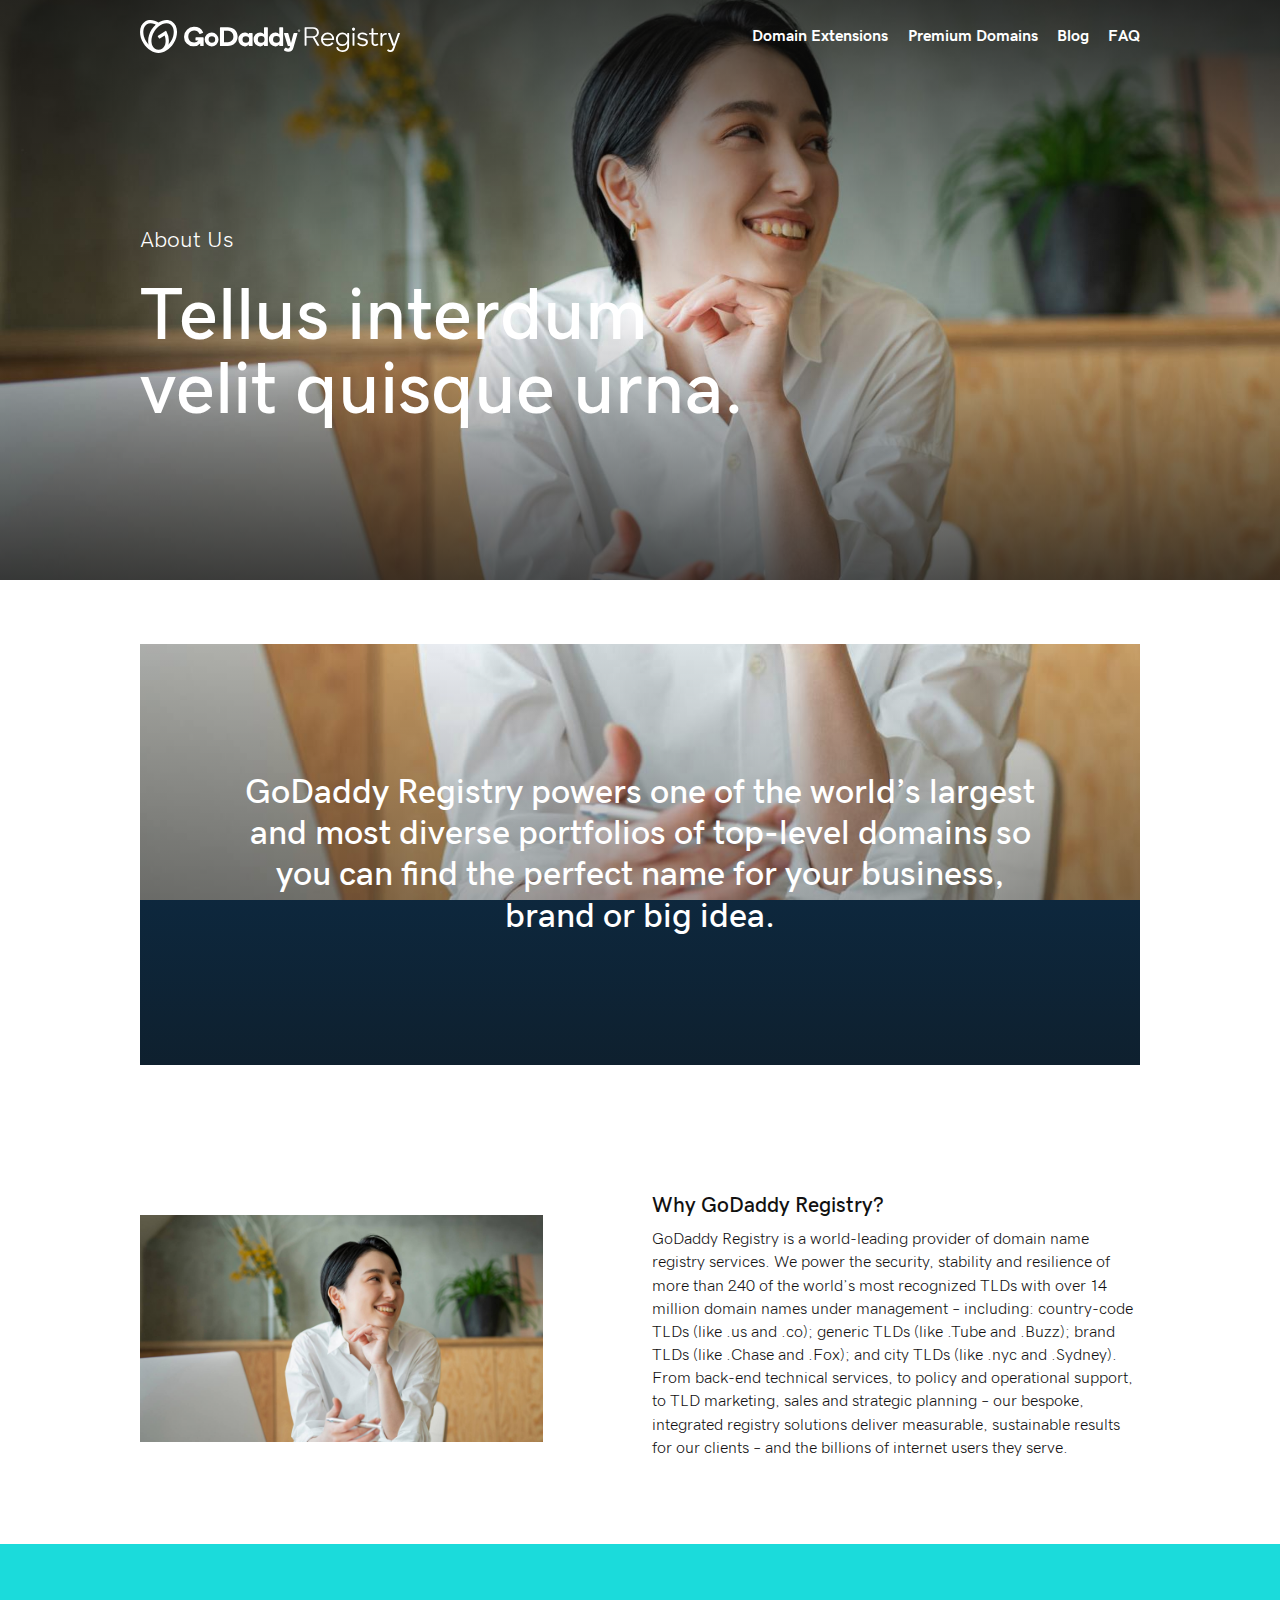
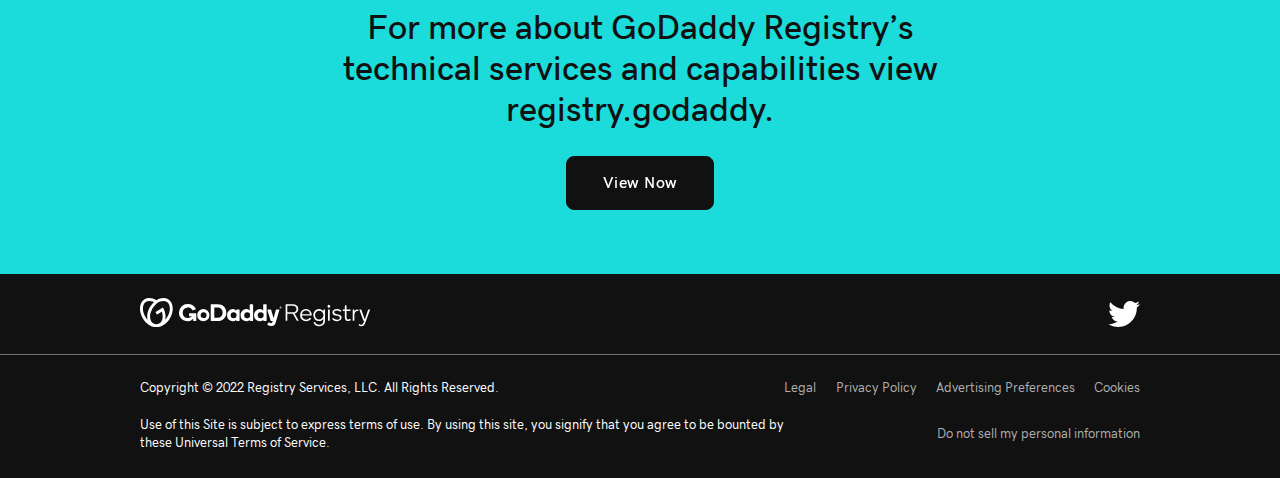
==== about-us.html @ 776ee915 "some new page and sitemap page HTML" ====
<!DOCTYPE html>
<html lang="en" class="no-js">
<head>
	<title>Godaddy Registry</title>
	<meta charset="utf-8">
	<meta name="viewport" content="width=device-width, initial-scale=1"/> 
	<meta name="description" content="">
	<meta name="author" content="">
	<link rel="shortcut icon" href="images/favicon.ico">
	<link rel="stylesheet" href="css/vendor/bootstrap.min.css">
    <link rel="stylesheet" href="css/vendor/swiper-bundle.min.css">
    <link rel="stylesheet" href="css/vendor/splide.min.css">
	<link rel="stylesheet" href="css/style.css">
	<link rel="stylesheet" href="css/responsive.css">
</head>
<body>
    <header id="header">
        <div class="container">
            <div class="d-flex align-items-center">
                <div class="logo">
                    <a href="index.html">
                        <svg xmlns="http://www.w3.org/2000/svg" width="251.076" height="31.828" viewBox="0 0 251.076 31.828">
                            <g data-name="Artwork 2" transform="translate(125.538 15.914)">
                            <g data-name="Group 808" transform="translate(-125.538 -15.914)">
                                <path data-name="Path 78852" d="M30.833,1.455c-3.715-2.322-8.606-1.77-12.961.972C13.518-.314,8.629-.866,4.914,1.455c-5.869,3.667-6.582,13.114-1.592,21.1C7,28.442,12.753,31.891,17.874,31.827c5.12.064,10.872-3.385,14.551-9.273C37.415,14.569,36.7,5.123,30.833,1.455ZM6.019,20.869a19.151,19.151,0,0,1-2.3-5.273,15.092,15.092,0,0,1-.5-4.971C3.44,7.675,4.641,5.376,6.6,4.153s4.551-1.3,7.3-.2a13.285,13.285,0,0,1,1.229.567,22.52,22.52,0,0,0-3.957,4.756c-3.033,4.853-3.955,10.243-2.9,14.55A19.708,19.708,0,0,1,6.019,20.869ZM32.03,15.6a19.156,19.156,0,0,1-2.3,5.273,19.711,19.711,0,0,1-2.254,2.955,18.919,18.919,0,0,0-2.015-13.008.584.584,0,0,0-.838-.228L17.394,15.1a.591.591,0,0,0-.188.814l1.059,1.7a.591.591,0,0,0,.814.188l4.684-2.927c.157.45.3.9.418,1.359a15.1,15.1,0,0,1,.5,4.971c-.223,2.95-1.424,5.248-3.382,6.472a6.6,6.6,0,0,1-3.349.97H17.8a6.6,6.6,0,0,1-3.35-.97c-1.958-1.224-3.159-3.522-3.382-6.472a15.1,15.1,0,0,1,.5-4.971A19.674,19.674,0,0,1,17.6,6.578a15.093,15.093,0,0,1,4.249-2.627c2.749-1.093,5.341-1.021,7.3.2s3.159,3.522,3.382,6.472A15.1,15.1,0,0,1,32.03,15.6Z" transform="translate(0 0)" fill="#fff"/>
                                <path data-name="Path 78853" d="M307.6,49.2a6.7,6.7,0,1,1-6.87,6.74,6.776,6.776,0,0,1,6.87-6.74m0,9.881a3.182,3.182,0,1,0-3.084-3.168A3.1,3.1,0,0,0,307.6,59.08M332.542,53.1c0,5.413-3.888,9.134-9.482,9.134h-6.99a.568.568,0,0,1-.572-.6V44.592a.561.561,0,0,1,.572-.573h6.99c5.595,0,9.482,3.643,9.482,9.082m-4.086,0a5.155,5.155,0,0,0-5.23-5.491H319.4V58.644h3.825a5.228,5.228,0,0,0,5.23-5.543m11.185-3.9a4.19,4.19,0,0,1,3.643,1.717v-.781a.592.592,0,0,1,.547-.573h2.628a.556.556,0,0,1,.546.573V61.689a.534.534,0,0,1-.546.546h-2.628a.55.55,0,0,1-.547-.546v-.807a4.241,4.241,0,0,1-3.669,1.718,6.425,6.425,0,0,1-6.324-6.714,6.406,6.406,0,0,1,6.35-6.688m.7,9.907a3.2,3.2,0,1,0-3.048-3.193,3.031,3.031,0,0,0,3.048,3.193M354.318,49.2a4.363,4.363,0,0,1,3.7,1.666v-6.3a.556.556,0,0,1,.572-.546h2.629a.533.533,0,0,1,.546.546V61.689a.534.534,0,0,1-.546.546h-2.629a.55.55,0,0,1-.546-.546v-.807A4.379,4.379,0,0,1,354.37,62.6a6.425,6.425,0,0,1-6.324-6.714,6.361,6.361,0,0,1,6.272-6.688m.782,9.941a3.233,3.233,0,1,0-3.035-3.227,3.043,3.043,0,0,0,3.035,3.227M369.073,49.2a4.363,4.363,0,0,1,3.7,1.666v-6.3a.556.556,0,0,1,.573-.546h2.628a.534.534,0,0,1,.547.546V61.689a.534.534,0,0,1-.547.546H373.34a.55.55,0,0,1-.546-.546v-.807a4.379,4.379,0,0,1-3.669,1.717,6.425,6.425,0,0,1-6.324-6.714,6.361,6.361,0,0,1,6.272-6.688m.781,9.941a3.233,3.233,0,1,0-3.035-3.227,3.043,3.043,0,0,0,3.035,3.227m20.007-9.576h-2.622a.706.706,0,0,0-.7.6l-2.421,9.052-2.592-9.052c-.149-.482-.385-.6-.723-.6h-2.764c-.651,0-.77.443-.64.885L380.9,61.689a.7.7,0,0,0,.7.546h1.588l-.337,1.116a1.636,1.636,0,0,1-1.759,1.224,2.816,2.816,0,0,1-1.637-.59.9.9,0,0,0-.518-.179c-.236,0-.4.106-.618.431l-.779,1.167a1.049,1.049,0,0,0-.234.633c0,.414.414.674.91.957a6.344,6.344,0,0,0,3.136.731,5,5,0,0,0,5.075-3.825l3.923-13.451C390.537,49.927,390.381,49.563,389.861,49.563ZM296.379,59.749a8.217,8.217,0,0,1-6.481,2.835,8.922,8.922,0,0,1-9.063-9.274,9.373,9.373,0,0,1,9.714-9.565c4,0,7.2,1.721,8.623,5.183a.786.786,0,0,1,.066.289c0,.165-.108.288-.453.409l-2.534.976a.656.656,0,0,1-.48.007.732.732,0,0,1-.3-.347,5.3,5.3,0,0,0-5.017-2.9,5.526,5.526,0,0,0-5.544,5.794c0,3.17,1.972,5.777,5.635,5.777a5.212,5.212,0,0,0,4.183-1.907h-2.288a.584.584,0,0,1-.594-.594V54.476a.584.584,0,0,1,.594-.594h6.7a.563.563,0,0,1,.594.568v7.186a.584.584,0,0,1-.594.594h-2.169a.584.584,0,0,1-.594-.594Zm95.649-12.611a.175.175,0,0,0-.056-.135.225.225,0,0,0-.151-.049H391.6v.372h.225a.226.226,0,0,0,.15-.053.173.173,0,0,0,.057-.134m-.478.935h-.232a.049.049,0,0,1-.032-.014.044.044,0,0,1-.014-.032v-1.3a.04.04,0,0,1,.015-.03.044.044,0,0,1,.031-.014h.514a.561.561,0,0,1,.388.13.423.423,0,0,1,.146.333.415.415,0,0,1-.07.232.464.464,0,0,1-.191.165l.3.46a.043.043,0,0,1,.007.048.045.045,0,0,1-.043.022h-.231a.1.1,0,0,1-.049-.012.147.147,0,0,1-.041-.041l-.261-.416H391.6v.427a.044.044,0,0,1-.014.032.044.044,0,0,1-.032.014m.248.265a.907.907,0,0,0,.676-.278,1,1,0,0,0,0-1.376.905.905,0,0,0-.676-.281.917.917,0,0,0-.68.281,1,1,0,0,0,0,1.376.919.919,0,0,0,.68.278m-.84-.13a1.113,1.113,0,0,1-.257-.379,1.2,1.2,0,0,1,0-.913,1.163,1.163,0,0,1,.639-.63,1.222,1.222,0,0,1,.458-.087,1.192,1.192,0,0,1,.457.088,1.153,1.153,0,0,1,.638.631,1.216,1.216,0,0,1,0,.909,1.144,1.144,0,0,1-.257.38,1.163,1.163,0,0,1-.382.25,1.244,1.244,0,0,1-.915,0,1.141,1.141,0,0,1-.383-.25" transform="translate(-238.289 -37.118)" fill="#fff"/>
                                <path data-name="Path 78854" d="M1063.192,63.6h-1.184a.732.732,0,0,1-.618-.412l-4.22-7.256h-6.047v7.23a.439.439,0,0,1-.437.438h-.978a.439.439,0,0,1-.437-.438V46.022a.439.439,0,0,1,.437-.437h7.308a6.59,6.59,0,0,1,4.439,1.4,4.629,4.629,0,0,1,1.634,3.692,5.2,5.2,0,0,1-.952,2.972,5.052,5.052,0,0,1-3.113,1.943l4.451,7.565a.221.221,0,0,1,0,.283A.324.324,0,0,1,1063.192,63.6Zm-6.124-9.238a4.348,4.348,0,0,0,3.011-.99,3.338,3.338,0,0,0,1.106-2.612,3.231,3.231,0,0,0-1.106-2.56,4.423,4.423,0,0,0-3.011-.965h-5.944v7.127Z" transform="translate(-890.309 -38.679)" fill="#fff"/>
                                <path data-name="Path 78855" d="M1160.15,79.945a6.063,6.063,0,0,1,6.256,6.283v.349c0,.3-.144.456-.43.456h-10.31a4.741,4.741,0,0,0,1.423,3.168,4.386,4.386,0,0,0,3.2,1.262,4.9,4.9,0,0,0,3.786-1.826.435.435,0,0,1,.644-.107l.779.483a.367.367,0,0,1,.107.564,5.464,5.464,0,0,1-2.2,1.853,7.226,7.226,0,0,1-3.168.671,6.22,6.22,0,0,1-4.645-1.866,6.426,6.426,0,0,1-1.826-4.685,6.56,6.56,0,0,1,1.812-4.7A6.047,6.047,0,0,1,1160.15,79.945Zm4.43,5.719a4.523,4.523,0,0,0-1.41-3.021,4.318,4.318,0,0,0-3.021-1.114,4.168,4.168,0,0,0-2.994,1.168,4.745,4.745,0,0,0-1.437,2.967Z" transform="translate(-978.968 -67.834)" fill="#fff"/>
                                <path data-name="Path 78856" d="M1254.995,97.225a4.548,4.548,0,0,0,3.356-1.155,4.175,4.175,0,0,0,1.154-3.088v-2.47a4.6,4.6,0,0,1-1.852,1.92,5.484,5.484,0,0,1-2.819.738,6.028,6.028,0,0,1-4.47-1.839,6.962,6.962,0,0,1,0-9.371,6,6,0,0,1,4.443-1.839,5.458,5.458,0,0,1,2.846.752,4.639,4.639,0,0,1,1.852,1.96V80.9a.458.458,0,0,1,.457-.456h.966a.4.4,0,0,1,.309.134.465.465,0,0,1,.121.322V93.01a5.524,5.524,0,0,1-1.691,4.189,6.577,6.577,0,0,1-4.726,1.611,6.836,6.836,0,0,1-4.014-1.1,4.807,4.807,0,0,1-2-2.873q-.107-.4.3-.457l.967-.268q.456-.081.537.3a3.5,3.5,0,0,0,1.383,2.014A4.736,4.736,0,0,0,1254.995,97.225Zm-4.564-10.579a4.912,4.912,0,0,0,1.289,3.464,4.493,4.493,0,0,0,6.511,0,5.323,5.323,0,0,0,0-6.914,4.509,4.509,0,0,0-6.511.013A4.879,4.879,0,0,0,1250.43,86.647Z" transform="translate(-1059.399 -67.984)" fill="#fff"/>
                                <path data-name="Path 78857" d="M1353.685,51.172a1.46,1.46,0,0,1-2.121,0,1.523,1.523,0,0,1,0-2.148,1.461,1.461,0,0,1,2.121,0,1.524,1.524,0,0,1,0,2.148Zm-.577,14.956h-.966a.458.458,0,0,1-.457-.456V54.127a.458.458,0,0,1,.457-.456h.966a.4.4,0,0,1,.309.134.465.465,0,0,1,.121.322V65.672a.464.464,0,0,1-.121.322A.4.4,0,0,1,1353.108,66.129Z" transform="translate(-1146.429 -41.21)" fill="#fff"/>
                                <path data-name="Path 78858" d="M1389.828,79.945a6.38,6.38,0,0,1,4.538,1.557.411.411,0,0,1,.027.7l-.457.456a.551.551,0,0,1-.779,0,5.6,5.6,0,0,0-3.464-1.181,3.379,3.379,0,0,0-2.081.577,1.739,1.739,0,0,0-.765,1.437q0,1.369,2.094,1.8l2.336.456a5.744,5.744,0,0,1,2.819,1.222,3.012,3.012,0,0,1,.913,2.323,3.444,3.444,0,0,1-1.329,2.658,5.577,5.577,0,0,1-3.772,1.155A6.87,6.87,0,0,1,1385,91.329q-.591-.564-.107-.994l.457-.4q.322-.3.752.081a5.578,5.578,0,0,0,3.893,1.557,3.642,3.642,0,0,0,2.282-.644,1.873,1.873,0,0,0,.832-1.5q0-1.637-2.551-2.121l-2.175-.4q-3.437-.617-3.437-3.329a3.092,3.092,0,0,1,1.4-2.618A5.813,5.813,0,0,1,1389.828,79.945Z" transform="translate(-1174.896 -67.834)" fill="#fff"/>
                                <path data-name="Path 78859" d="M1462.678,66.19V58.776h-1.934a.4.4,0,0,1-.309-.135.464.464,0,0,1-.121-.322v-.672a.466.466,0,0,1,.121-.322.4.4,0,0,1,.309-.134h1.934V53.136a.458.458,0,0,1,.457-.457h.967a.4.4,0,0,1,.309.134.467.467,0,0,1,.121.322v4.056h4a.4.4,0,0,1,.309.134.466.466,0,0,1,.121.322v.672a.464.464,0,0,1-.121.322.4.4,0,0,1-.309.135h-4v7.118a2.28,2.28,0,0,0,.578,1.665,1.958,1.958,0,0,0,1.464.591,3.058,3.058,0,0,0,1.5-.4q.51-.349.779.054l.349.537a.387.387,0,0,1-.081.618,4.357,4.357,0,0,1-2.82.886,3.764,3.764,0,0,1-2.565-.927A3.424,3.424,0,0,1,1462.678,66.19Z" transform="translate(-1239.08 -44.698)" fill="#fff"/>
                                <path data-name="Path 78860" d="M1578.572,100.7a3.838,3.838,0,0,1-2.954-1.154q-.295-.3.027-.671l.429-.483q.3-.349.752,0a2.685,2.685,0,0,0,1.745.7q1.423,0,2.121-1.853l.913-2.443h-.51a.476.476,0,0,1-.51-.349l-4.242-11.6a.43.43,0,0,1,.04-.349.329.329,0,0,1,.309-.161h1.235q.349,0,.51.43l3.732,10.5,3.625-10.5a.56.56,0,0,1,.537-.43h1.181a.33.33,0,0,1,.309.161.37.37,0,0,1,.013.349L1582.411,97.8A3.829,3.829,0,0,1,1578.572,100.7Z" transform="translate(-1336.796 -69.863)" fill="#fff"/>
                                <path data-name="Path 78861" d="M1537.951,82.16h.429q.429,0,.43.456v.967q0,.43-.4.43h-.457a3.19,3.19,0,0,0-2.484,1.02,4.744,4.744,0,0,0-.926,3.249v5.934a.4.4,0,0,1-.134.309.432.432,0,0,1-.3.121h-.966a.458.458,0,0,1-.456-.456V82.643a.458.458,0,0,1,.456-.457h.886a.412.412,0,0,1,.3.134.44.44,0,0,1,.134.322V84.5a3.72,3.72,0,0,1,1.3-1.651A3.58,3.58,0,0,1,1537.951,82.16Z" transform="translate(-1300.49 -69.713)" fill="#fff"/>
                            </g>
                            </g>
                        </svg>
                    </a>
                </div>
                <button class="navbar-toggler collapsed" type="button" data-bs-toggle="collapse" data-bs-target="#headerMenu" aria-controls="headerMenu" aria-expanded="false" aria-label="Toggle navigation">
                    <span class="menu-lines"></span>
                </button>
                <div class="header-menu">
                    <div class="collapse navbar-collapse" id="headerMenu">
                        <ul class="navbar-nav">
                            <li class="nav-item">
                                <a class="nav-link active" aria-current="page" href="#">Domain Extensions 
                                    <span class="arrow-ico">
                                        <svg width="20" height="19" viewBox="0 0 20 19" fill="none" xmlns="http://www.w3.org/2000/svg">
                                            <path d="M0.967742 10.5066L16.6885 10.5066L10.591 16.7972C10.4101 16.9845 10.3086 17.2383 10.3089 17.5027C10.3091 17.7671 10.4111 18.0206 10.5923 18.2076C10.7735 18.3946 11.0193 18.4997 11.2756 18.5C11.5319 18.5003 11.7778 18.3956 11.9594 18.209L19.6933 10.2302C19.7896 10.138 19.8665 10.0263 19.9193 9.90206C19.9721 9.77785 19.9995 9.64379 20 9.50817L19.9992 9.50427L20 9.50037C19.9999 9.23561 19.8979 8.9817 19.7165 8.79447L11.9594 0.792393C11.8696 0.699694 11.7629 0.62616 11.6455 0.575991C11.5281 0.525822 11.4023 0.500001 11.2752 0.500001C11.1481 0.500001 11.0223 0.525822 10.9049 0.575991C10.7875 0.62616 10.6808 0.699694 10.591 0.792394C10.5011 0.885095 10.4298 0.995145 10.3812 1.11626C10.3326 1.23738 10.3076 1.36719 10.3076 1.49829C10.3076 1.62939 10.3326 1.7592 10.3812 1.88032C10.4298 2.00144 10.5011 2.11149 10.591 2.20418L16.7035 8.50978L0.967742 8.50978C0.71108 8.50978 0.464931 8.61497 0.283445 8.80221C0.101956 8.98944 -8.09239e-07 9.24339 -7.8609e-07 9.50818C-7.62942e-07 9.77297 0.101957 10.0269 0.283445 10.2141C0.464931 10.4014 0.71108 10.5066 0.967742 10.5066Z" fill="#111111"/>
                                        </svg>
                                </span>
                                </a>
                            </li>
                            <li class="nav-item">
                                <a class="nav-link" href="#">Premium Domains 
                                    <span class="arrow-ico">
                                        <svg width="20" height="19" viewBox="0 0 20 19" fill="none" xmlns="http://www.w3.org/2000/svg">
                                            <path d="M0.967742 10.5066L16.6885 10.5066L10.591 16.7972C10.4101 16.9845 10.3086 17.2383 10.3089 17.5027C10.3091 17.7671 10.4111 18.0206 10.5923 18.2076C10.7735 18.3946 11.0193 18.4997 11.2756 18.5C11.5319 18.5003 11.7778 18.3956 11.9594 18.209L19.6933 10.2302C19.7896 10.138 19.8665 10.0263 19.9193 9.90206C19.9721 9.77785 19.9995 9.64379 20 9.50817L19.9992 9.50427L20 9.50037C19.9999 9.23561 19.8979 8.9817 19.7165 8.79447L11.9594 0.792393C11.8696 0.699694 11.7629 0.62616 11.6455 0.575991C11.5281 0.525822 11.4023 0.500001 11.2752 0.500001C11.1481 0.500001 11.0223 0.525822 10.9049 0.575991C10.7875 0.62616 10.6808 0.699694 10.591 0.792394C10.5011 0.885095 10.4298 0.995145 10.3812 1.11626C10.3326 1.23738 10.3076 1.36719 10.3076 1.49829C10.3076 1.62939 10.3326 1.7592 10.3812 1.88032C10.4298 2.00144 10.5011 2.11149 10.591 2.20418L16.7035 8.50978L0.967742 8.50978C0.71108 8.50978 0.464931 8.61497 0.283445 8.80221C0.101956 8.98944 -8.09239e-07 9.24339 -7.8609e-07 9.50818C-7.62942e-07 9.77297 0.101957 10.0269 0.283445 10.2141C0.464931 10.4014 0.71108 10.5066 0.967742 10.5066Z" fill="#111111"/>
                                        </svg>
                                </span>
                                </a>
                            </li>
                            <li class="nav-item">
                                <a class="nav-link" href="#">Blog 
                                    <span class="arrow-ico">
                                        <svg width="20" height="19" viewBox="0 0 20 19" fill="none" xmlns="http://www.w3.org/2000/svg">
                                            <path d="M0.967742 10.5066L16.6885 10.5066L10.591 16.7972C10.4101 16.9845 10.3086 17.2383 10.3089 17.5027C10.3091 17.7671 10.4111 18.0206 10.5923 18.2076C10.7735 18.3946 11.0193 18.4997 11.2756 18.5C11.5319 18.5003 11.7778 18.3956 11.9594 18.209L19.6933 10.2302C19.7896 10.138 19.8665 10.0263 19.9193 9.90206C19.9721 9.77785 19.9995 9.64379 20 9.50817L19.9992 9.50427L20 9.50037C19.9999 9.23561 19.8979 8.9817 19.7165 8.79447L11.9594 0.792393C11.8696 0.699694 11.7629 0.62616 11.6455 0.575991C11.5281 0.525822 11.4023 0.500001 11.2752 0.500001C11.1481 0.500001 11.0223 0.525822 10.9049 0.575991C10.7875 0.62616 10.6808 0.699694 10.591 0.792394C10.5011 0.885095 10.4298 0.995145 10.3812 1.11626C10.3326 1.23738 10.3076 1.36719 10.3076 1.49829C10.3076 1.62939 10.3326 1.7592 10.3812 1.88032C10.4298 2.00144 10.5011 2.11149 10.591 2.20418L16.7035 8.50978L0.967742 8.50978C0.71108 8.50978 0.464931 8.61497 0.283445 8.80221C0.101956 8.98944 -8.09239e-07 9.24339 -7.8609e-07 9.50818C-7.62942e-07 9.77297 0.101957 10.0269 0.283445 10.2141C0.464931 10.4014 0.71108 10.5066 0.967742 10.5066Z" fill="#111111"/>
                                        </svg>
                                </span>
                                </a>
                            </li>
                            <li class="nav-item">
                                <a class="nav-link" href="#">FAQ 
                                    <span class="arrow-ico">
                                        <svg width="20" height="19" viewBox="0 0 20 19" fill="none" xmlns="http://www.w3.org/2000/svg">
                                            <path d="M0.967742 10.5066L16.6885 10.5066L10.591 16.7972C10.4101 16.9845 10.3086 17.2383 10.3089 17.5027C10.3091 17.7671 10.4111 18.0206 10.5923 18.2076C10.7735 18.3946 11.0193 18.4997 11.2756 18.5C11.5319 18.5003 11.7778 18.3956 11.9594 18.209L19.6933 10.2302C19.7896 10.138 19.8665 10.0263 19.9193 9.90206C19.9721 9.77785 19.9995 9.64379 20 9.50817L19.9992 9.50427L20 9.50037C19.9999 9.23561 19.8979 8.9817 19.7165 8.79447L11.9594 0.792393C11.8696 0.699694 11.7629 0.62616 11.6455 0.575991C11.5281 0.525822 11.4023 0.500001 11.2752 0.500001C11.1481 0.500001 11.0223 0.525822 10.9049 0.575991C10.7875 0.62616 10.6808 0.699694 10.591 0.792394C10.5011 0.885095 10.4298 0.995145 10.3812 1.11626C10.3326 1.23738 10.3076 1.36719 10.3076 1.49829C10.3076 1.62939 10.3326 1.7592 10.3812 1.88032C10.4298 2.00144 10.5011 2.11149 10.591 2.20418L16.7035 8.50978L0.967742 8.50978C0.71108 8.50978 0.464931 8.61497 0.283445 8.80221C0.101956 8.98944 -8.09239e-07 9.24339 -7.8609e-07 9.50818C-7.62942e-07 9.77297 0.101957 10.0269 0.283445 10.2141C0.464931 10.4014 0.71108 10.5066 0.967742 10.5066Z" fill="#111111"/>
                                        </svg>
                                </span>
                                </a>
                            </li>
                        </ul>
                    </div>
                </div>
            </div>
        </div>
    </header>
    <div class="page-title-box">
        <div class="page-title-banner d-flex align-items-end align-items-md-center">
            <div class="banner-img d-none d-md-block" style="background-image: url(images/img-main_marquee-dot_co-desktop.jpg);"></div>
            <div class="banner-img d-block d-md-none" style="background-image: url(images/img-main_marquee-dot_co-mobile.jpg);"></div>
            <div class="container">
                <div class="row">
                    <div class="col-lg-8">
                        <div class="hero-text page-title-text text-white pb-md-4">
                            <div class="hero-text-details">
                                <p>About Us</p>
                            </div>
                            <h1 class="text-white mb-0 mb-md-5 pb-0">Tellus interdum velit quisque urna.</h1>
                        </div>
                    </div>
                </div>
            </div>
        </div>
    </div>


    <div class="section-row">
        <div class="container">
            <div class="about-info-box">
                <div class="banner-img d-none d-md-block" style="background-image: url(images/img-main_marquee-dot_co-desktop.jpg);"></div>
                <div class="banner-img d-block d-md-none" style="background-image: url(images/img-main_marquee-dot_co-mobile.jpg);"></div>
                <div class="row justify-content-center text-center">
                    <div class="col-md-10 col-xl-11">
                        <h3 class="text-white mb-0">GoDaddy Registry powers one of the world’s largest and most diverse portfolios of top-level domains so you can find the perfect name for your business, brand or big idea.</h3>
                    </div>
                </div>
            </div>
        </div>
    </div>

    <div class="section-row">
        <div class="container">
            <div class="row justify-content-between align-items-center">
                <div class="col-md-5">
                    <figure>
                        <img src="images/img-main_marquee-dot_co-desktop.jpg" alt="">
                    </figure>
                </div>
                <div class="col-md-6">
                    <h4>Why GoDaddy Registry?</h4>  
                    <p>GoDaddy Registry is a world-leading provider of domain name registry services. We power the security, stability and resilience of more than 240 of the world’s most recognized TLDs with over 14 million domain names under management – including: country-code TLDs (like .us and .co); generic TLDs (like .Tube and .Buzz); brand TLDs (like .Chase and .Fox); and city TLDs (like .nyc and .Sydney).  From back-end technical services, to policy and operational support, to TLD marketing, sales and strategic planning – our bespoke, integrated registry solutions deliver measurable, sustainable results for our clients – and the billions of internet users they serve.</p>
                </div>
            </div>
        </div>
    </div>

    <div class="section-row bg-theme">
        <div class="container">
            <div class="row justify-content-center">
                <div class="col-md-8 text-center">
                    <h3 class="mb-4">For more about GoDaddy Registry’s technical services and capabilities view registry.godaddy.</h3>
                    <div>
                        <a href="#" class="btn btn-primary"><span>View Now<svg width="20" height="13" viewBox="0 0 20 13" fill="none" xmlns="http://www.w3.org/2000/svg"><path fill-rule="evenodd" clip-rule="evenodd" d="M14.0853 0.5L13 1.60097L17.0407 5.7H0V7.3H17.0407L13 11.399L14.0853 12.5L20 6.5L14.0853 0.5Z"></path></svg></span></a>
                    </div>
                </div>
            </div>
        </div>
    </div>
    
    <footer id="footer">
        <div class="footer-top">
            <div class="container">
                <div class="row">
                    <div class="col-md-6 col">
                        <div class="flogo">
                            <svg xmlns="http://www.w3.org/2000/svg" width="251.076" height="31.828" viewBox="0 0 251.076 31.828">
                                <g data-name="Artwork 2" transform="translate(125.538 15.914)">
                                <g data-name="Group 808" transform="translate(-125.538 -15.914)">
                                    <path data-name="Path 78852" d="M30.833,1.455c-3.715-2.322-8.606-1.77-12.961.972C13.518-.314,8.629-.866,4.914,1.455c-5.869,3.667-6.582,13.114-1.592,21.1C7,28.442,12.753,31.891,17.874,31.827c5.12.064,10.872-3.385,14.551-9.273C37.415,14.569,36.7,5.123,30.833,1.455ZM6.019,20.869a19.151,19.151,0,0,1-2.3-5.273,15.092,15.092,0,0,1-.5-4.971C3.44,7.675,4.641,5.376,6.6,4.153s4.551-1.3,7.3-.2a13.285,13.285,0,0,1,1.229.567,22.52,22.52,0,0,0-3.957,4.756c-3.033,4.853-3.955,10.243-2.9,14.55A19.708,19.708,0,0,1,6.019,20.869ZM32.03,15.6a19.156,19.156,0,0,1-2.3,5.273,19.711,19.711,0,0,1-2.254,2.955,18.919,18.919,0,0,0-2.015-13.008.584.584,0,0,0-.838-.228L17.394,15.1a.591.591,0,0,0-.188.814l1.059,1.7a.591.591,0,0,0,.814.188l4.684-2.927c.157.45.3.9.418,1.359a15.1,15.1,0,0,1,.5,4.971c-.223,2.95-1.424,5.248-3.382,6.472a6.6,6.6,0,0,1-3.349.97H17.8a6.6,6.6,0,0,1-3.35-.97c-1.958-1.224-3.159-3.522-3.382-6.472a15.1,15.1,0,0,1,.5-4.971A19.674,19.674,0,0,1,17.6,6.578a15.093,15.093,0,0,1,4.249-2.627c2.749-1.093,5.341-1.021,7.3.2s3.159,3.522,3.382,6.472A15.1,15.1,0,0,1,32.03,15.6Z" transform="translate(0 0)" fill="#fff"/>
                                    <path data-name="Path 78853" d="M307.6,49.2a6.7,6.7,0,1,1-6.87,6.74,6.776,6.776,0,0,1,6.87-6.74m0,9.881a3.182,3.182,0,1,0-3.084-3.168A3.1,3.1,0,0,0,307.6,59.08M332.542,53.1c0,5.413-3.888,9.134-9.482,9.134h-6.99a.568.568,0,0,1-.572-.6V44.592a.561.561,0,0,1,.572-.573h6.99c5.595,0,9.482,3.643,9.482,9.082m-4.086,0a5.155,5.155,0,0,0-5.23-5.491H319.4V58.644h3.825a5.228,5.228,0,0,0,5.23-5.543m11.185-3.9a4.19,4.19,0,0,1,3.643,1.717v-.781a.592.592,0,0,1,.547-.573h2.628a.556.556,0,0,1,.546.573V61.689a.534.534,0,0,1-.546.546h-2.628a.55.55,0,0,1-.547-.546v-.807a4.241,4.241,0,0,1-3.669,1.718,6.425,6.425,0,0,1-6.324-6.714,6.406,6.406,0,0,1,6.35-6.688m.7,9.907a3.2,3.2,0,1,0-3.048-3.193,3.031,3.031,0,0,0,3.048,3.193M354.318,49.2a4.363,4.363,0,0,1,3.7,1.666v-6.3a.556.556,0,0,1,.572-.546h2.629a.533.533,0,0,1,.546.546V61.689a.534.534,0,0,1-.546.546h-2.629a.55.55,0,0,1-.546-.546v-.807A4.379,4.379,0,0,1,354.37,62.6a6.425,6.425,0,0,1-6.324-6.714,6.361,6.361,0,0,1,6.272-6.688m.782,9.941a3.233,3.233,0,1,0-3.035-3.227,3.043,3.043,0,0,0,3.035,3.227M369.073,49.2a4.363,4.363,0,0,1,3.7,1.666v-6.3a.556.556,0,0,1,.573-.546h2.628a.534.534,0,0,1,.547.546V61.689a.534.534,0,0,1-.547.546H373.34a.55.55,0,0,1-.546-.546v-.807a4.379,4.379,0,0,1-3.669,1.717,6.425,6.425,0,0,1-6.324-6.714,6.361,6.361,0,0,1,6.272-6.688m.781,9.941a3.233,3.233,0,1,0-3.035-3.227,3.043,3.043,0,0,0,3.035,3.227m20.007-9.576h-2.622a.706.706,0,0,0-.7.6l-2.421,9.052-2.592-9.052c-.149-.482-.385-.6-.723-.6h-2.764c-.651,0-.77.443-.64.885L380.9,61.689a.7.7,0,0,0,.7.546h1.588l-.337,1.116a1.636,1.636,0,0,1-1.759,1.224,2.816,2.816,0,0,1-1.637-.59.9.9,0,0,0-.518-.179c-.236,0-.4.106-.618.431l-.779,1.167a1.049,1.049,0,0,0-.234.633c0,.414.414.674.91.957a6.344,6.344,0,0,0,3.136.731,5,5,0,0,0,5.075-3.825l3.923-13.451C390.537,49.927,390.381,49.563,389.861,49.563ZM296.379,59.749a8.217,8.217,0,0,1-6.481,2.835,8.922,8.922,0,0,1-9.063-9.274,9.373,9.373,0,0,1,9.714-9.565c4,0,7.2,1.721,8.623,5.183a.786.786,0,0,1,.066.289c0,.165-.108.288-.453.409l-2.534.976a.656.656,0,0,1-.48.007.732.732,0,0,1-.3-.347,5.3,5.3,0,0,0-5.017-2.9,5.526,5.526,0,0,0-5.544,5.794c0,3.17,1.972,5.777,5.635,5.777a5.212,5.212,0,0,0,4.183-1.907h-2.288a.584.584,0,0,1-.594-.594V54.476a.584.584,0,0,1,.594-.594h6.7a.563.563,0,0,1,.594.568v7.186a.584.584,0,0,1-.594.594h-2.169a.584.584,0,0,1-.594-.594Zm95.649-12.611a.175.175,0,0,0-.056-.135.225.225,0,0,0-.151-.049H391.6v.372h.225a.226.226,0,0,0,.15-.053.173.173,0,0,0,.057-.134m-.478.935h-.232a.049.049,0,0,1-.032-.014.044.044,0,0,1-.014-.032v-1.3a.04.04,0,0,1,.015-.03.044.044,0,0,1,.031-.014h.514a.561.561,0,0,1,.388.13.423.423,0,0,1,.146.333.415.415,0,0,1-.07.232.464.464,0,0,1-.191.165l.3.46a.043.043,0,0,1,.007.048.045.045,0,0,1-.043.022h-.231a.1.1,0,0,1-.049-.012.147.147,0,0,1-.041-.041l-.261-.416H391.6v.427a.044.044,0,0,1-.014.032.044.044,0,0,1-.032.014m.248.265a.907.907,0,0,0,.676-.278,1,1,0,0,0,0-1.376.905.905,0,0,0-.676-.281.917.917,0,0,0-.68.281,1,1,0,0,0,0,1.376.919.919,0,0,0,.68.278m-.84-.13a1.113,1.113,0,0,1-.257-.379,1.2,1.2,0,0,1,0-.913,1.163,1.163,0,0,1,.639-.63,1.222,1.222,0,0,1,.458-.087,1.192,1.192,0,0,1,.457.088,1.153,1.153,0,0,1,.638.631,1.216,1.216,0,0,1,0,.909,1.144,1.144,0,0,1-.257.38,1.163,1.163,0,0,1-.382.25,1.244,1.244,0,0,1-.915,0,1.141,1.141,0,0,1-.383-.25" transform="translate(-238.289 -37.118)" fill="#fff"/>
                                    <path data-name="Path 78854" d="M1063.192,63.6h-1.184a.732.732,0,0,1-.618-.412l-4.22-7.256h-6.047v7.23a.439.439,0,0,1-.437.438h-.978a.439.439,0,0,1-.437-.438V46.022a.439.439,0,0,1,.437-.437h7.308a6.59,6.59,0,0,1,4.439,1.4,4.629,4.629,0,0,1,1.634,3.692,5.2,5.2,0,0,1-.952,2.972,5.052,5.052,0,0,1-3.113,1.943l4.451,7.565a.221.221,0,0,1,0,.283A.324.324,0,0,1,1063.192,63.6Zm-6.124-9.238a4.348,4.348,0,0,0,3.011-.99,3.338,3.338,0,0,0,1.106-2.612,3.231,3.231,0,0,0-1.106-2.56,4.423,4.423,0,0,0-3.011-.965h-5.944v7.127Z" transform="translate(-890.309 -38.679)" fill="#fff"/>
                                    <path data-name="Path 78855" d="M1160.15,79.945a6.063,6.063,0,0,1,6.256,6.283v.349c0,.3-.144.456-.43.456h-10.31a4.741,4.741,0,0,0,1.423,3.168,4.386,4.386,0,0,0,3.2,1.262,4.9,4.9,0,0,0,3.786-1.826.435.435,0,0,1,.644-.107l.779.483a.367.367,0,0,1,.107.564,5.464,5.464,0,0,1-2.2,1.853,7.226,7.226,0,0,1-3.168.671,6.22,6.22,0,0,1-4.645-1.866,6.426,6.426,0,0,1-1.826-4.685,6.56,6.56,0,0,1,1.812-4.7A6.047,6.047,0,0,1,1160.15,79.945Zm4.43,5.719a4.523,4.523,0,0,0-1.41-3.021,4.318,4.318,0,0,0-3.021-1.114,4.168,4.168,0,0,0-2.994,1.168,4.745,4.745,0,0,0-1.437,2.967Z" transform="translate(-978.968 -67.834)" fill="#fff"/>
                                    <path data-name="Path 78856" d="M1254.995,97.225a4.548,4.548,0,0,0,3.356-1.155,4.175,4.175,0,0,0,1.154-3.088v-2.47a4.6,4.6,0,0,1-1.852,1.92,5.484,5.484,0,0,1-2.819.738,6.028,6.028,0,0,1-4.47-1.839,6.962,6.962,0,0,1,0-9.371,6,6,0,0,1,4.443-1.839,5.458,5.458,0,0,1,2.846.752,4.639,4.639,0,0,1,1.852,1.96V80.9a.458.458,0,0,1,.457-.456h.966a.4.4,0,0,1,.309.134.465.465,0,0,1,.121.322V93.01a5.524,5.524,0,0,1-1.691,4.189,6.577,6.577,0,0,1-4.726,1.611,6.836,6.836,0,0,1-4.014-1.1,4.807,4.807,0,0,1-2-2.873q-.107-.4.3-.457l.967-.268q.456-.081.537.3a3.5,3.5,0,0,0,1.383,2.014A4.736,4.736,0,0,0,1254.995,97.225Zm-4.564-10.579a4.912,4.912,0,0,0,1.289,3.464,4.493,4.493,0,0,0,6.511,0,5.323,5.323,0,0,0,0-6.914,4.509,4.509,0,0,0-6.511.013A4.879,4.879,0,0,0,1250.43,86.647Z" transform="translate(-1059.399 -67.984)" fill="#fff"/>
                                    <path data-name="Path 78857" d="M1353.685,51.172a1.46,1.46,0,0,1-2.121,0,1.523,1.523,0,0,1,0-2.148,1.461,1.461,0,0,1,2.121,0,1.524,1.524,0,0,1,0,2.148Zm-.577,14.956h-.966a.458.458,0,0,1-.457-.456V54.127a.458.458,0,0,1,.457-.456h.966a.4.4,0,0,1,.309.134.465.465,0,0,1,.121.322V65.672a.464.464,0,0,1-.121.322A.4.4,0,0,1,1353.108,66.129Z" transform="translate(-1146.429 -41.21)" fill="#fff"/>
                                    <path data-name="Path 78858" d="M1389.828,79.945a6.38,6.38,0,0,1,4.538,1.557.411.411,0,0,1,.027.7l-.457.456a.551.551,0,0,1-.779,0,5.6,5.6,0,0,0-3.464-1.181,3.379,3.379,0,0,0-2.081.577,1.739,1.739,0,0,0-.765,1.437q0,1.369,2.094,1.8l2.336.456a5.744,5.744,0,0,1,2.819,1.222,3.012,3.012,0,0,1,.913,2.323,3.444,3.444,0,0,1-1.329,2.658,5.577,5.577,0,0,1-3.772,1.155A6.87,6.87,0,0,1,1385,91.329q-.591-.564-.107-.994l.457-.4q.322-.3.752.081a5.578,5.578,0,0,0,3.893,1.557,3.642,3.642,0,0,0,2.282-.644,1.873,1.873,0,0,0,.832-1.5q0-1.637-2.551-2.121l-2.175-.4q-3.437-.617-3.437-3.329a3.092,3.092,0,0,1,1.4-2.618A5.813,5.813,0,0,1,1389.828,79.945Z" transform="translate(-1174.896 -67.834)" fill="#fff"/>
                                    <path data-name="Path 78859" d="M1462.678,66.19V58.776h-1.934a.4.4,0,0,1-.309-.135.464.464,0,0,1-.121-.322v-.672a.466.466,0,0,1,.121-.322.4.4,0,0,1,.309-.134h1.934V53.136a.458.458,0,0,1,.457-.457h.967a.4.4,0,0,1,.309.134.467.467,0,0,1,.121.322v4.056h4a.4.4,0,0,1,.309.134.466.466,0,0,1,.121.322v.672a.464.464,0,0,1-.121.322.4.4,0,0,1-.309.135h-4v7.118a2.28,2.28,0,0,0,.578,1.665,1.958,1.958,0,0,0,1.464.591,3.058,3.058,0,0,0,1.5-.4q.51-.349.779.054l.349.537a.387.387,0,0,1-.081.618,4.357,4.357,0,0,1-2.82.886,3.764,3.764,0,0,1-2.565-.927A3.424,3.424,0,0,1,1462.678,66.19Z" transform="translate(-1239.08 -44.698)" fill="#fff"/>
                                    <path data-name="Path 78860" d="M1578.572,100.7a3.838,3.838,0,0,1-2.954-1.154q-.295-.3.027-.671l.429-.483q.3-.349.752,0a2.685,2.685,0,0,0,1.745.7q1.423,0,2.121-1.853l.913-2.443h-.51a.476.476,0,0,1-.51-.349l-4.242-11.6a.43.43,0,0,1,.04-.349.329.329,0,0,1,.309-.161h1.235q.349,0,.51.43l3.732,10.5,3.625-10.5a.56.56,0,0,1,.537-.43h1.181a.33.33,0,0,1,.309.161.37.37,0,0,1,.013.349L1582.411,97.8A3.829,3.829,0,0,1,1578.572,100.7Z" transform="translate(-1336.796 -69.863)" fill="#fff"/>
                                    <path data-name="Path 78861" d="M1537.951,82.16h.429q.429,0,.43.456v.967q0,.43-.4.43h-.457a3.19,3.19,0,0,0-2.484,1.02,4.744,4.744,0,0,0-.926,3.249v5.934a.4.4,0,0,1-.134.309.432.432,0,0,1-.3.121h-.966a.458.458,0,0,1-.456-.456V82.643a.458.458,0,0,1,.456-.457h.886a.412.412,0,0,1,.3.134.44.44,0,0,1,.134.322V84.5a3.72,3.72,0,0,1,1.3-1.651A3.58,3.58,0,0,1,1537.951,82.16Z" transform="translate(-1300.49 -69.713)" fill="#fff"/>
                                </g>
                                </g>
                            </svg>
                        </div>
                    </div>
                    <div class="col-md-6 col">
                        <div class="f-social d-flex mt-0 justify-content-end">                            <a href="#">
                                <svg version="1.1" xmlns="http://www.w3.org/2000/svg" xmlns:xlink="http://www.w3.org/1999/xlink" x="0px" y="0px" viewBox="0 0 50 50" style="enable-background:new 0 0 50 50;" xml:space="preserve">
                                    <path class="st0" d="M15.92,45.21c18.66,0,29.1-15.67,29.1-29.1c0-0.5,0-1,0-1.24c1.99-1.49,3.73-3.23,4.98-5.22c-1.74,0.75-3.73,1.24-5.97,1.49c2.24-1.24,3.73-3.23,4.48-5.72c-1.99,1.24-4.23,1.99-6.47,2.49c-3.73-3.98-10.2-4.23-14.43-0.25c-2.74,2.49-3.73,6.22-2.99,9.7c-8.21-0.5-15.67-4.23-20.9-10.7c-2.74,4.73-1.24,10.7,3.23,13.68c-1.74,0-3.23-0.5-4.73-1.24c0,0,0,0,0,0.25c0,4.98,3.48,8.96,8.21,9.95c-1.49,0.5-2.98,0.5-4.73,0.25c1.24,4.23,5.22,6.97,9.45,6.97 c-3.73,2.74-7.96,4.48-12.69,4.48c-0.75,0-1.74,0-2.49-0.25C4.97,43.72,10.45,45.21,15.92,45.21"/>
                                </svg>
                            </a>
                        </div>
                    </div>
                </div>
            </div>
        </div>
        <div class="footer-bottom">
            <div class="container">
                <div class="row align-items-center">
                    <div class="col-md-5 mb-md-3 d-none d-md-block">
                        <div class="copyright-box">
                            <p>Copyright &copy; 2022 Registry Services, LLC. All Rights Reserved.</p>
                        </div>
                    </div>
                    <div class="col-md-7 mb-md-3">
                        <div class="fmenu-box">
                            <ul>
                                <li><a href="#">Legal</a></li>
                                <li><a href="#">Privacy Policy</a></li>
                                <li><a href="#">Advertising Preferences</a></li>
                                <li><a href="#">Cookies</a></li>
                            </ul>
                        </div>
                    </div>
                    <div class="col-md-6 d-md-none">
                        <div class="personal-information-box">
                            <p>Do not sell my personal information</p>
                        </div>
                    </div>
                    <div class="col-md-5 mb-md-3 d-md-none">
                        <div class="copyright-box">
                            <p>Copyright &copy; 2022 Registry Services, LLC. All Rights Reserved.</p>
                        </div>
                    </div>
                    <div class="col-md-8">
                        <div class="fnote-box">
                            <p>Use of this Site is subject to express terms of use. By using this site, you signify that you agree to be bounted by these Universal Terms of Service.</p>
                        </div>
                    </div>
                    <div class="col-md-4 d-none d-md-block">
                        <div class="personal-information-box">
                            <p>Do not sell my personal information</p>
                        </div>
                    </div>
                </div>
            </div>
        </div>
    </footer>
<script src="js/jquery.js"></script>
<script src="https://cdn.jsdelivr.net/npm/@popperjs/core@2.9.2/dist/umd/popper.min.js"></script>
<script src="js/vendor/bootstrap.min.js"></script>
<script src="https://unpkg.com/swiper/swiper-bundle.min.js"></script>
<script src="js/vendor/splide.min.js"></script>
<script src="js/general.js"></script>
</body>
</html>
---- css/style.css ----
/* =Fonts
========================================================================================*/

@font-face {
    font-family: "GDSherpa-Bold";
    src: url("fonts/GD_Sherpa-BoldWeb.woff2") format("woff2"),
         url("fonts/GD_Sherpa-BoldWeb.woff") format("woff"),
         url("fonts/GD_Sherpa-BoldWeb.eot") format("eot"),
         url("fonts/GD_Sherpa-BoldWeb.ttf") format("ttf");
  }
  
  @font-face {
    font-family: "GDSherpa-Light";
    src: url("fonts/GD_Sherpa-LightWeb.woff2") format("woff2"),
         url("fonts/GD_Sherpa-LightWeb.woff") format("woff"),
         url("fonts/GD_Sherpa-LightWeb.eot") format("eot"),
         url("fonts/GD_Sherpa-LightWeb.ttf") format("ttf");
  }
  
  @font-face {
    font-family: "GDSherpa-Medium";
    src: url("fonts/GD_Sherpa-MediumWeb.woff2") format("woff2"),
         url("fonts/GD_Sherpa-MediumWeb.woff") format("woff"),
         url("fonts/GD_Sherpa-MediumWeb.eot") format("eot"),
         url("fonts/GD_Sherpa-MediumWeb.ttf") format("ttf");
  }
  
  @font-face {
    font-family: "GDSherpa-Regular";
    src: url("fonts/GD_Sherpa-RegularWeb.woff2") format("woff2"),
         url("fonts/GD_Sherpa-RegularWeb.woff") format("woff"),
         url("fonts/GD_Sherpa-RegularWeb.eot") format("eot"),
         url("fonts/GD_Sherpa-RegularWeb.ttf") format("ttf");
  }
  
  @font-face {
    font-family: "GDSherpa-Semibold";
    src: url("fonts/GD_Sherpa-SemiboldWeb.woff2") format("woff2"),
         url("fonts/GD_Sherpa-SemiboldWeb.woff") format("woff"),
         url("fonts/GD_Sherpa-SemiboldWeb.eot") format("eot"),
         url("fonts/GD_Sherpa-SemiboldWeb.ttf") format("ttf");
  }

/* =Box Sizing 
========================================================================================*/
* { -webkit-box-sizing:border-box; -moz-box-sizing: border-box; -o-box-sizing: border-box; -ms-box-sizing: border-box; box-sizing: border-box; }
*:before, *:after { -webkit-box-sizing: border-box; -moz-box-sizing: border-box; -o-box-sizing: border-box; -ms-box-sizing: border-box; box-sizing: border-box; }
input[type="text"], input[type="password"], input[type="email"], input[type="tel"], input[type="search"], textarea, select, input[type="button"], input[type="submit"], button { -webkit-box-sizing: border-box; -moz-box-sizing: border-box; -o-box-sizing: border-box; -ms-box-sizing: border-box; box-sizing: border-box;  }


/* =Deafult Tag & General Classes
========================================================================================*/
html, body { -webkit-font-smoothing:antialiased; -moz-font-smoothing:antialiased; -ms-font-smoothing:antialiased; -webkit-text-size-adjust:100%; height: 100%; }
html { overflow-y: inherit !important; }
body { font-size:16px; line-height:1.45; font-weight: normal; font-family: 'GDSherpa-Regular', Arial, Helvetica, sans-serif; color:#111; }
img { vertical-align:top; border:0; }
a, input[type="button"], input[type="submit"], button, table th, table td { -webkit-transition:0.5s all; transition:0.5s all; }
.allanim { -webkit-transition:0.5s all; transition:0.5s all; }
a { color:#61edea; text-decoration:none;}
a:hover { color:#61edea; text-decoration:underline; }
button:focus { outline: none; }
a:focus { outline: none; }
@media screen and (-ms-high-contrast:active), (-ms-high-contrast:none) {
	a:active { background-color:transparent; }
}
b, strong { font-weight: bold; font-family: 'GDSherpa-Semibold', 'Lato', sans-serif;  }
small, .small { font-size: 85%; }
sub, sup { font-size:80% }
p { margin:0 0 20px 0; }
h1,h2, h3, h4, h5, h6 { line-height:1.2; margin:0 0 10px; color: #111; font-family: 'GDSherpa-Semibold', 'Lato', sans-serif; }
h1 { font-size:7.688rem; } 
h2 { font-size:4.765rem; }
h3 { font-size:2.945rem; }
h4 { font-size:1.82rem; }
h5 { font-size:1.125rem; }
h6 { font-size:1rem; }

.font-xl { font-size: 1.5rem; }
.font-l { font-size: 1.125rem; }

ul li { line-height:1.45; }
img { max-width: 100%; height: auto; }

.container { max-width: 1638px; width: 80%; }
#main { position: relative; z-index: 2; }



/* =Header Css
========================================================================================*/
#header { padding: 20px 0; position: absolute; z-index: 5; top: 0; left: 0; right: 0; }
.logo { max-width: 260px; width: 100%; }
.logo a { display: block; width: 100%; }
.logo svg { width: 100%; height: auto; }
.logo svg path { fill:#fff; }

#header .navbar-toggler { display: none; height: 20px; width: 23px; box-shadow: none; outline: none; padding: 0; margin-left: auto; border-radius: 0; }
.navbar-toggler .menu-lines { display: block; height: 2px; width: 100%; background: #fff; position: relative; transition: 0.5s all; }
.navbar-toggler .menu-lines:before, .navbar-toggler .menu-lines:after { content: ""; height: 2px; width: 100%; background: #fff; position: absolute; margin: auto; left: 0; right: 0; transition: 0.5s all; }
.navbar-toggler .menu-lines::before { top: -7px; } 
.navbar-toggler .menu-lines::after { bottom: -7px; }
.navbar-toggler:not(.collapsed) .menu-lines { background: transparent; }
.navbar-toggler:not(.collapsed) .menu-lines:before,.navbar-toggler:not(.collapsed) .menu-lines:after { top: 0; left: 0; right: 0; bottom: 0; margin: auto; }
.navbar-toggler:not(.collapsed) .menu-lines:before { transform: rotate(45deg); } 
.navbar-toggler:not(.collapsed) .menu-lines:after { transform: rotate(-45deg); }

.header-menu { margin-left: auto; }
.navbar-nav { flex-direction: row; font-family: "GDSherpa-Bold"; }
.navbar-nav li { margin-right: 1.2rem; line-height:1; font-size: 1.125rem; font-family: "GDSherpa-Bold" }
.navbar-nav li:last-child { margin-right: 0; }
.navbar-nav li a { color: #fff; text-decoration: none; }
.navbar-nav li a:hover { color: #61edea; }

.black-header#header { background: #fff; position: relative; padding: 2rem 0; }
.black-header .logo svg path { fill:#111; }
.black-header .navbar-nav li a { color: #111; }
.black-header .navbar-nav li a:hover { color: #61edea; }
.black-header .navbar-toggler .menu-lines, .black-header .navbar-toggler .menu-lines:before, .black-header .navbar-toggler .menu-lines:after { background: #111; }
.black-header .navbar-toggler:not(.collapsed) .menu-lines { background: transparent; }


#footer { background-color: #111111; color: #fff; font-family: 'GDSherpa-Medium'; }
.footer-top, .footer-bottom { padding: 1.5rem 0; }
.footer-top { border-bottom: 1px solid #747474; }
.flogo { max-width: 230px; width: 100%; }
.flogo svg { width: 100%; height: auto; }
.f-social a { width: 2rem; margin: 0 0.7rem; }
.f-social { justify-content: end; }
.f-social a:last-child { margin-right: 0; }
.f-social a:first-child { margin-left: 0; }
.f-social a svg { width: 100%; height: auto; }
.f-social a path { fill: #fff; transition: 0.5s all; }
.f-social a:hover path { fill:#61edea; }
.copyright-box p { margin: 0; }
.footer-bottom { font-size: 0.813rem; }
.fmenu-box ul { margin: 0; padding: 0; list-style: none; display: flex; align-content: center; justify-content: end; flex-wrap: wrap; }
.fmenu-box li { margin: 0.1rem 0.6rem; }
.fmenu-box li a { color: #AFAFAF; text-decoration: none; }
.fmenu-box li a:hover { color: #61edea; } 
.fmenu-box li:first-child { margin-left: 0; }
.fmenu-box li:last-child { margin-right: 0; }
.fnote-box p { margin: 0; }
.personal-information-box p { margin: 0; text-align: right; color: #AFAFAF; }

/* =Form Css
========================================================================================*/
.btn { font-weight: normal; font-family: 'GDSherpa-Semibold', 'Lato', sans-serif; padding: 1.3rem 2.9rem; font-size: 1.125rem; line-height: 1.25; text-decoration: none !important; border-width: 1px; border-style: solid; box-shadow: none !important; letter-spacing: 0.03rem; transition: 0.5s all; border-radius: 8px; }
.btn span { display: inline-block; position: relative; transition: 0.5s all; will-change: transform; }
.btn:hover span, .btn:active span, .btn:focus span { transform: translate3d(-1rem, 0, 0); }
.btn svg { position: absolute; width: 1.1em; right: 0rem; opacity: 0; top: 50%; transform: translateY(-50%); transition: 0.5s all; will-change: right, opacity; top: 0.8rem }
.btn:hover svg, .btn:active svg, .btn:focus svg { opacity: 1; right: -2rem; }

.btn.btn-primary { background: #111111; border-color: #111111; color: #fff; }
.btn.btn-primary:hover { background: #1BDBDB; border-color: #1BDBDB; color: #111111; }
.btn.btn-primary:focus, .btn.btn-primary:active { background: #61EDEA; border-color: #61EDEA; color: #111111; }
.btn.btn-primary svg path { fill:#111111; }

.btn.btn-primary.btn-outline { background: transparent; color: #111; }
.btn.btn-primary.btn-outline:hover { background: transparent; border-color: #111111; color: #111111; }
.btn.btn-primary.btn-outline:focus, .btn.btn-primary.btn-outline:active { background: #111111; border-color: #111111; color: #fff; }
.btn.btn-primary.btn-outline svg path { fill:#111111; transition: 0.5s all; }
.btn.btn-primary.btn-outline:focus svg path, .btn.btn-primary.btn-outline:active svg path { fill:#fff; }

.btn.btn-secondary { background: #fff; border-color: #fff; color: #111111; }
.btn.btn-secondary:hover { background: #1BDBDB; border-color: #1BDBDB; color: #111111; }
.btn.btn-secondary:focus, .btn.btn-secondary:active { background: #61EDEA; border-color: #61EDEA; color: #111111; }
.btn.btn-secondary svg path { fill:#111111; }

.btn.btn-sm { font-size: 1rem; padding: 0.9rem 2.675rem 1.1rem; }
.btn.btn-sm svg { top: 0.7rem; }
.btn.btn-sm:hover svg, .btn.btn-sm:active svg, .btn.btn-sm:focus svg { right: -1.5rem; }

.btn.btn-xs { font-size: 0.85rem; padding: 0.9rem 1.7rem; }
.btn.btn-xs svg { top: 0.6rem; }
.btn.btn-xs:hover svg, .btn.btn-xs:active svg, .btn.btn-xs:focus svg { right: -1.3rem; }

.form-group { margin-bottom: 1rem; }
.form-group label { color: #637E9F; letter-spacing: 0.015rem; margin: 0 0 0.3rem 0; }
.form-control { border: 1px solid #e9f1f6; border-radius: 5px; padding: 15px; height: 45px; color: #637E9F; box-shadow: none !important; font-size: 0.95rem; }
.form-control:focus { border-color: #b9c2ce; }
textarea.form-control { height: 120px; }

.form-control::-webkit-input-placeholder { opacity: 1; color: #9d9d9d; }
.form-control::-moz-placeholder { opacity: 1; color: #9d9d9d; }
.form-control:-ms-input-placeholder { opacity: 1; color: #9d9d9d; }
.form-control:-moz-placeholder { opacity: 1; color: #9d9d9d; }

.form-group .custom-select { padding: 0; height: auto; border: 0; }
.custom-select { position: relative; }
.custom-select::after { content: ""; position: absolute; top: 0; right: 10px; height: 0; width: 0; margin: auto; bottom: 0; border-top: 5px solid #637E9F; border-left: 5px solid transparent; border-right: 5px solid transparent; }
.form-group .custom-select select { -webkit-appearance:none; -moz-appearance:none; -ms-appearance:none; appearance:none; padding: 10px 25px 10px 15px; width: 100%; background: transparent; border: 1px solid #e9f1f6; border-radius: 5px; }
select::-ms-expand { display:none; }
.form-group .custom-select select:focus { border-color: #b9c2ce; }


/* =Home page Css
========================================================================================*/
.hero-banner-row { min-height: 100vh; background-repeat: no-repeat; background-size: cover; background-position: 50% 50%; padding: 5rem 0; position: relative; z-index: 1; }
.hero-banner-row:after { content: ""; position: absolute; left: 0; right: 0; top: 0; bottom: 0; background-image: linear-gradient(220.3deg, rgba(0, 0, 0, 0.5) 4.84%, rgba(0, 0, 0, 0) 23.83%), linear-gradient(0deg, rgba(0, 0, 0, 0.1), rgba(0, 0, 0, 0.1));  z-index: -1; } 
.hero-text, .tld-link { font-size: 1.82rem; }
.hero-text-details { max-width: 442px; width: 100%; margin-bottom: 1.5rem; }
.hero-text-details p { margin: 0; }
.hero-banner-slider-box { position: relative; z-index: 1; height: 100vh; min-height: 950px;  padding: 5rem 0; background-color: #111; }
/*.hero-banner-slider-box:after { content: ""; position: absolute; top: 0; left: 0; right: 0; bottom: 0; margin: auto; z-index: -1; background: linear-gradient(85.3deg, rgba(0, 0, 0, 0.5) 27.26%, rgba(0, 0, 0, 0) 51.78%), linear-gradient(227.32deg, rgba(0, 0, 0, 0.3) 5.59%, rgba(0, 0, 0, 0) 26.86%); }*/
.banner-img { position: absolute; left: 0; right: 0; top: 0; bottom: 0; background-repeat: no-repeat; background-size: cover; background-position: 50% 50%; z-index: -1; opacity: 0;  visibility: hidden; transition: 0.5s all; }
.swiper-slide-active .banner-img { opacity: 1; visibility: visible; }
.home-slider-main-box { position: relative; } 
.tld-slider-main-box { position: absolute;  top: 0; bottom: 0; right: 0; width: 50%; }
.tld-slider { /*height: 73vh;*/ height: 790px; max-width: 350px; margin-left: auto; margin-right: 0; margin-top: 5rem; position: relative; overflow: hidden;  }
.tld-slider .swiper-wrapper { padding-left: 5rem; flex-direction: column; }
.tld-slider-box { max-width: 820px; width: 100%;  }
.tld-slider .splide__track {margin-top: -50px; padding-left: 5rem; }
.tld-slider .splide__arrows { position: absolute; left: 0; bottom: -0.3rem; }
.tld-slider .splide__arrows .splide__arrow { transform: translate(0); width: 3rem; height: 3rem; color: #fff; border: 2px solid #fff; top: 0; position: relative; left: 0; border-radius: 50%; margin: 1rem; opacity: 0.6; transition: 0.5s all; background: transparent; }
.tld-slider .splide__arrows .splide__arrow:hover { opacity: 1; }
.tld-slider .splide__arrows .splide__arrow svg { fill: #fff; }

.main-slider .splide__slide { height: auto !important; }

.splide__slide:focus-visible, .splide.is-focus-in .splide__slide:focus { outline: 0; outline-offset: 0; }

.home-slider .swiper-slide, .home-slider .splide__slide { opacity: 0 !important; }
.home-slider .swiper-slide.swiper-slide-active, .home-slider .splide__slide.is-active { opacity: 1 !important; }

.tld-search-form { background: #fff; border-radius: 1rem; display: flex; position: relative; padding: 0.5rem 17.5rem 0.5rem 4rem; }
.search-ico { height: 2rem; width: 2rem; position: absolute; left: 2rem; top: 0; bottom: 0; margin: auto; }
.search-btn .search-ico { position: static; display: none; }
.search-ico svg { width:100%; height: auto; vertical-align: top; }
.search-ico svg path { fill:#9d9d9d; transition: 0.5s all; }
.tld-search-form .form-control { height: 5rem; font-size:1.82rem; border: 0; box-shadow: none; background: transparent; border-radius: 0; padding-bottom: 1.6rem; color: #111; padding-right: 0; }
.tld-search-form .search-btn { position: absolute; top: 0; right: 0; bottom: 0; border-radius: 0 15px 15px 0; font-size: 1.5rem; width: 17rem; font-family: "GDSherpa-Bold"; font-weight: normal; padding: 0.4rem 1.2rem; }
.tld-search-form .btn span { transform: none !important; }
.hero-text h1 { color: #fff; font-weight:500; margin-bottom: 2rem; line-height: 1; }
.tld-domain-slider { height: 73vh; height: 790px; max-width: 350px; margin-left: auto; margin-right: 0; margin-top: 2rem; }
.tld-domain-slider .swiper-wrapper { padding-left: 5rem; }
.tld-name { background: #61edea; color: #111; font-size: 1.5rem; font-weight: normal; padding: 0.4rem 1rem; display: inline-block; border-radius: 0 50px 50px 0; /*transition: 0.5s all;*/ text-transform: uppercase; font-family: "GDSherpa-Bold"; cursor: pointer; }
/*.swiper-slide-active .tld-name, .swiper-slide-thumb-active .tld-name,*/ .swiper-slide-active .tld-name{ background: #ffd9b4; }
.slider-nav { position: absolute; bottom: 0; left: 0; }
.slider-nav .swiper-button-next, .slider-nav .swiper-button-prev { width: 3rem; height: 3rem; color: #fff; border: 2px solid #fff; top: 0; margin: 0; position: relative; left: 0; border-radius: 50%; transform: rotate(90deg); margin: 1rem; opacity: 0.6; transition: 0.5s all; }
.slider-nav .swiper-button-next:after, .slider-nav .swiper-button-prev:after { font-size: 1rem; }
.slider-nav .swiper-button-next:hover, .slider-nav .swiper-button-prev:hover { opacity: 1; }
.tld-link { font-family: "GDSherpa-Semibold"; margin-top: 2rem; }
.tld-link a { color: #fff; text-decoration: none; }
.arrow-ico { height: 15px; width: 15px; display: inline-block; margin-left: 0.6rem; transition: 0.5s all; transform: translateX(0); transform-origin: center center;  }
.arrow-ico path { fill: #fff; }
.tld-link a:hover .arrow-ico { transform: translateX(50%); }
.section-row { padding: 5rem 0; }
.section-title h3 { /*font-size: 2.2rem;*/ font-family: "GDSherpa-Semibold"; letter-spacing: 0.05rem; margin-bottom: 1rem; }
.section-title { margin-bottom: 3rem; font-size: 1.5rem; }
.section-title h2:last-child { margin-bottom: 0; }
.section-title p { margin: 0; max-width: 520px; width: 100%; }
.swiper-nav { display: flex; margin-top: 1rem; }
.swiper-nav .swiper-button-next, .swiper-nav .swiper-button-prev { width: 3rem; height: 3rem; color: #111; border: 2px solid #111; top: 0; margin: 0; position: relative; left: 0; border-radius: 50%; opacity: 0.5; margin: 0 1rem 0 0; transition: 0.5s all; outline: none; box-shadow: none; }
.swiper-nav .swiper-button-next:after, .swiper-nav .swiper-button-prev:after { font-size: 1rem; font-weight: bold; }
.swiper-nav .swiper-button-next:hover, .swiper-nav .swiper-button-prev:hover { opacity: 1; }

.tld-category-slider.swiper-grid-column > .swiper-wrapper { flex-direction: row; }
.tld-category-slider .swiper-wrapper .swiper-slide { margin-top: 12px !important; margin-bottom: 12px !important; }
.tld-category-box { display: block; width: 100%; text-decoration: none; background: #F5F7F8; border-radius: 0 500px 500px 0; padding: 3.5rem 2.5rem; position: relative; overflow: hidden; z-index: 1; }
.tld-category-box h5 { font-size: 1.813rem; color: #111111; -webkit-transition: 0.5s all; transition: 0.5s all; margin: 0; display: flex; align-items: center; text-transform: uppercase; }
.tld-category-img { position: absolute; left: 0; right: 0; top: 0; bottom: 0; margin: auto; z-index: -1; background-repeat: no-repeat; background-size: cover; background-position: 50% 50%; opacity: 0; visibility: hidden; -webkit-transition: 0.5s all; transition: 0.5s all; }
.tld-category-box:hover { background: #0B3354; text-decoration: none; }
.tld-category-box:hover .tld-category-img { opacity: 1; visibility: visible; }
.tld-category-box:hover h5 { color: #fff; }
.tld-category-info .arrow-ico { height: 20px; width: 20px; margin: 0.2rem 0 0 0.6rem; transform: translateX(-100%); opacity: 0; visibility: hidden; -webkit-transition: 0.5s all; transition: 0.5s all; }
.tld-category-info .arrow-ico svg { vertical-align: top; width: 100%; height: auto; }
.tld-category-box:hover .tld-category-info .arrow-ico { opacity: 1; visibility: visible; transform: none; }


.spot-light-row { position: relative; z-index: 1; min-height: 100vh; }
.bg-img { position: absolute; left: 0; right: 0; top: 0; bottom: 0; margin: auto; background-size: cover; background-repeat: no-repeat; background-position: 50% 50%; z-index: -1; }
.bg-img img { display: none; }
.spot-light-box { margin: 8rem 0; color: #fff; font-size: 1.5rem;}
.spot-light-box h5 { color: #fff; font-weight: 400; letter-spacing: 0.08rem; margin-bottom: 1rem; font-size: 2.945rem; text-transform: uppercase; }
.spot-light-box h3 { display: inline-block; font-size: 4.765rem; background: #61edea; padding: 0.7rem 3rem 1.3rem 1.5rem; line-height: 1; border-radius: 0 150px 150px 0; }
.purchase-domain-logo figure { margin: 0; padding: 1.2rem 2rem; text-align: center; }
.purchase-domain-logo figure img { max-width: 100%; width: auto; height: auto; filter: grayscale(1); }
.about-box { padding: 5rem 0; }
.about-box h5 { font-weight: 400; line-height: 1.5; margin-bottom: 2rem; }
.about-row { background-color: #0b3454; background-image: url('../images/about-bg.png'); background-repeat: repeat; background-size: 90% auto; animation: scroll-anim 15s linear infinite; position: relative; z-index: 1; }
.about-row:after { content: ""; position: absolute; top: 0; right: 0; left: 0; bottom: 0; margin: auto; background-color: #0b3454; z-index: -1; opacity: 0.9; }

.bg-theme { background-color: #1BDBDB; }
@keyframes scroll-anim { 100% { background-position: 100% 20%; } 100% { background-position: -100% 20%; } }
.tld-search-bottom h3 { font-family: "GDSherpa-Semibold"; }

/* Search Result Css
============================*/
.tld-search-form-box .tld-search-form { border: 2px solid #D6D6D6; }
.bg-light { background-color: #F5F5F5 !important; }
.tld-info-box { border-radius: 1rem; }
.premium-label { font-size: 0.75rem; padding: 0.5rem 1rem 0.6rem 1rem; line-height: 1; border-radius: 0 1rem 1rem 0; white-space: nowrap; text-transform: uppercase; font-family: "GDSherpa-Medium"; }
.premium-label figure { width: 1rem; height: 1rem; margin: 0 0 0 0.4rem; }
.premium-label figure svg { vertical-align: top; }

.tld-tabs .nav-tabs .nav-link { border: 0; font-size: 1.125rem; padding: 1.5rem 0 2.3rem; margin: 0; font-family: "GDSherpa-Semibold"; color: #767676; position: relative; border-radius: 0; overflow: hidden; transition: 0.5s all; }
.tld-tabs .nav-tabs .nav-item { margin-left: 1.5rem; }
.tld-tabs .nav-tabs .nav-item:first-child { margin-left: 0; }
.tld-tabs .nav-tabs .nav-item.show .nav-link, .tld-tabs .nav-tabs .nav-link.active, .tld-tabs .nav-tabs .nav-link:hover { color: #111111; }
.tld-tabs .nav-tabs { border-bottom: 1px solid #d6d6d6; }
.tld-tabs .nav-tabs .nav-link:after { content: ""; position: absolute; left: 0; right: 0; bottom: 0; height: 1rem; background: #d6d6d6; transform: translateY(100%); opacity: 0; visibility: hidden; transition: 0.5s all; }
.tld-tabs .nav-tabs .nav-item.show .nav-link:after, .tld-tabs .nav-tabs .nav-link.active:after { opacity: 1; visibility: visible; transform: translateY(0); }
.tld-name-tabs-box h4 { font-size: 1.5rem; white-space: normal; word-break: break-all; font-family: "GDSherpa-Medium"; }
.tld-tabs-box { padding: 1rem 0; border-bottom: 1px solid #D6D6D6; }
.tld-tabs-list .tld-tabs-box:last-child { padding-bottom: 0; border-bottom: 0; }
.tld-info-box h3 { white-space: normal; word-break: break-all; }
.tld-info-box h3 strong, .tld-name-tabs-box h4 strong { font-family: "GDSherpa-Bold"; font-weight: normal; }

.tld-tabs-title-box .btn { min-width: 130px; margin-left: 0.5rem; }

.trusted-partner-card-box { background: #f7f7f7; border: 0; margin-top: 1rem; padding: 2rem 1.5rem; }
.trusted-partner-list .card { padding: 1.2rem; height: 100%; border: 1px solid #dfdfdf; border-radius: 0.5rem; text-align: center; }
.trusted-partner-list .card figure { margin: 1rem auto; max-width: 190px; width: 100%; }
.trusted-partner-list .card p { margin: auto 0; padding-bottom: 1.4rem; }
.trusted-partner-list .card .btn { padding-left: 1rem; padding-right: 1rem; }
.trusted-all-options-btn { margin-top: 1.5rem; text-align: center; }
.trusted-options-triger { font-weight: normal; font-family: 'GDSherpa-Semibold', 'Lato', sans-serif; line-height: 1.25; text-decoration: none !important; border-width: 1px; border-style: solid; box-shadow: none !important; letter-spacing: 0.03rem; transition: 0.5s all; border-radius: 8px; display: inline-block; background: transparent; color: #111; border-color: #111111; padding: 0.9rem 2.675rem 1.1rem; font-size: 1rem; }
.trusted-options-triger:hover, .trusted-options-triger:active, .trusted-options-triger:focus { background:transparent; color: #111; border-color: #111; }
.trusted-options-triger svg { width: 1.1em; margin-left: 0.5rem; transform: rotate(180deg); position: relative; top: 0.2rem; transition: 0.5s all; }
.trusted-options-triger:not(.collapsed) svg { transform: rotate(360deg); top: 0.1rem; }
.trusted-options-triger span { display: flex; align-items: center; justify-content: center; }
.trusted-options-triger svg path { fill: #111; }
.trusted-all-partner-list { padding-top: 1.5rem; }
.trusted-all-partner-list .card img { filter: grayscale(1); transition: 0.5s all; }
.trusted-all-partner-list .card:hover img { filter: grayscale(0); }
.tld-not-available p a { color: #111; text-decoration: underline; font-family: "GDSherpa-Regular"; }

.small-container { max-width: 1340px; margin: 0 auto; width: 90%; }
.tld-available-info-box { border-radius: 1rem; position: relative; overflow: hidden; }
.tld-available-info { padding: 3.9rem 0; }
.tld-available-info h2 { white-space: normal; word-break: break-all; }
.domain-process-step { border-top: 10px solid #D6D6D6; padding-top: 0.875rem; }
.process-check { width: 1.188rem; height: 1.188rem; margin: 0 0 0 auto; display: none; }
.process-check svg { vertical-align: top; }
.process-check svg path { fill: #1BDBDB; }
.domain-process-step p:last-child { margin-bottom: 0; }
.domain-process-step.step-complete { border-color: #1BDBDB; }
.step-complete .process-check { display: block; }
.tld-search-form-box .tld-search-form .form-control { font-family: "GDSherpa-Semibold"; padding-top: 1.4rem; }
.tld-search-form-box .tld-search-form .search-btn { top: -2px; bottom: -2px; right: -2px; }

.tld-not-available { color: #444; border: 2px solid #F5F5F5; }
.tld-not-available h3 { color: #444; }
.tld-not-available h3 figure { margin: 0.513rem 0.813rem 0 0; width: 2.5rem; height: 2.5rem; }
.tld-not-available h3 figure svg { vertical-align: top; width: 100%; height: auto; }

.domain-model .modal-body { padding: 5rem; }
.domain-model .modal-body p, .domain-model .modal-body h3 { padding: 0; margin-bottom: 1.5rem; min-width: 100%; }
.domain-model .modal-body p:last-child { margin-bottom: 0; }
.domain-model .modal-body a { color: inherit; text-decoration: underline; }
.modal .modal-content { border-radius: 0; border: 0; box-shadow: 0px 0px 54px rgba(17, 17, 17, 0.07), 0px 48px 36px rgba(17, 17, 17, 0.1), 0px 27px 36px rgba(17, 17, 17, 0.07); }
.modal-backdrop { background-color: #111; }
.modal-backdrop.show { opacity: .4; }
@media only screen and (min-width: 992px) {
  .domain-model .modal-lg { max-width: 740px; }
}

/* splide slide Code
==================================================================*/
.splide__slide img { width: 100%; height: auto; }
.splide__slide.is-active .tld-name { background: #ffd9b4; }
.splide__track--nav > .splide__list > .splide__slide, .splide__track--nav > .splide__list > .splide__slide.is-active { border: 0; outline: none !important; }
.is-active .banner-img { opacity: 1; visibility: visible; }
.splide__slide.is-prev { opacity: 0; visibility: hidden; }



/* Tld Details page CSS
==================================================================*/
.tld-banner-box .banner-img { opacity: 1; visibility: visible; }
.tld-banner-box .hero-banner-slider-box { background-color: #767676; min-height: 100vh; height: auto; }
.tld-banner-box .tld-text { max-width: 795px; width: 100%; padding-top: 4rem; }

.spot-feature-box { padding: 8.75rem 8.5rem; background: #0B3354; color: #fff; border-radius: 0 500px 500px 0; }
.spot-feature-details h4 { color: inherit; }
.spot-feature-details a { color: inherit; font-family: 'GDSherpa-Semibold', 'Lato', sans-serif; text-decoration: underline; }
.spot-feature-details h4, .spot-feature-details p { margin-bottom: 2rem; }

.spot-feature-img { max-width: 522px; width: 100%; }
.spot-feature-img figure { margin: 0; text-align: center; }
.spot-feature-img img { max-width: 100%; height: auto; }
.spot-feature-details { padding-left: 3rem; max-width: 710px; margin-left: auto; width: 100%; }

.tld-cell-box { border: 2px solid #D6D6D6; border-radius: 2rem; padding: 3.75rem; font-size: 1.5rem; height: 100%; }
.tld-cell-box h4 { margin-bottom: 1rem; }
.tld-cell-box p:last-child { margin-bottom: 0; }
.who-using-tld-box a { display: block; color: #111111; text-decoration: none; }
.who-using-tld-box figure { margin: 0 0 2rem 0; width: 100%; position: relative; overflow: hidden; border-radius: 0.5rem; border: 1px solid #D6D6D6; }
.who-using-tld-box figure img { width: 100%; height: auto; -webkit-transition: 0.35s all; transition: 0.35s all; transform: scale(1); }
.who-using-tld-box a:hover figure img { transform: scale(1.05); }
.tld-site-link a { color: #09757A; text-decoration: underline; }
.tld-search-bottom-row h2 { color: inherit; }
.tld-banner-box .tld-text h2 { line-height: 1; }

.tld-unsupported { font-family: "GDSherpa-Medium"; color: #111; }
.tld-unsupported h3 { color: #444; font-family: "GDSherpa-Medium"; word-wrap: break-word; word-break: inherit; line-height: 1.15; font-size: 2.2rem; }
.tld-unsupported figure { margin-top: 0.5rem; width: 2rem; min-width: 1.4rem; }
.tld-unsupported figure svg { width: 100%; height: auto; }
.tld-unsupported figure svg path { fill: #444; }
.tld-unsupported h3 figure { margin: 0; }
.tld-unsupported h3 figure { margin: 0.3rem 0 0 0.2rem; width: 1.5rem; height: 1.5rem; }
.tld-unsupported h3 figure svg { vertical-align: top; }
.tld-unsupported h3 strong { word-break: break-all; display: inline-block; }

.who-info-box address { margin: 0; }
.modal-header { position: relative; }
.modal-header .btn-close { position: absolute; margin: 0; opacity: 1; right: -0.5rem; top: -0.5rem; }
.modal-header .modal-title { line-height: 1; }
.who-info-box { padding: 1.5rem; border-radius: 1rem; }
.who-info-box span { display: block; white-space: normal; word-break: break-all; }
.accordion-technical-details .accordion-button span { margin-right: 0.3rem; }
.accordion-show { display: none; }
.accordion-hide { display: inline-block; }
.accordion-button:not(.collapsed) .accordion-hide { display: none; }
.accordion-button:not(.collapsed) .accordion-show { display: inline-block; }
.accordion-technical-details  .accordion-button { color: #09757A; padding: 0; border: 0; border-radius: 0; box-shadow: none; outline: none; background: #fff; font-family: 'GDSherpa-Medium', Arial, Helvetica, sans-serif; font-size: 1.1rem; }
.accordion-technical-details .accordion-item { background: transparent; border: 0; } 
.accordion-technical-details .accordion-button:after { position: static; margin-right: auto; margin-left: 0.8rem; margin-top: 0.8rem; background: #fff; border-right: 2px solid; border-bottom: 2px solid; height: 0.7rem; width: 0.7rem; transform: rotate(225deg); opacity: 1; transition: 0.5s all; transform-origin: center center; }
.accordion-technical-details .accordion-button.collapsed:after { margin-top: -0.1rem; transform: rotate(45deg); }
.accordion-technical-details .accordion-body { padding-left: 0; padding-right: 0; padding-bottom: 0; }
.accordion-technical-details .accordion-body p:last-child { margin-bottom: 0; }
.technical-note { opacity: 0.5; }
.modal-content.modal-rounded { border-radius: 1.5rem; }


/* FAQ page CSS
==================================================================*/
.page-title-banner { background-color: #767676; padding: 7rem 0 3rem; position: relative; z-index: 1; }
.page-title-banner:after { content: ""; position: absolute; top: 0; left: 0; right: 0; bottom: 0; margin: auto; z-index: -1;
 background:-moz-linear-gradient(0deg, rgba(17, 17, 17, 0.7) 0%, rgba(17, 17, 17, 0) 47%, rgba(17, 17, 17, 0.7) 100%); 
 background:-webkit-linear-gradient(0deg, rgba(17, 17, 17, 0.7) 0%, rgba(17, 17, 17, 0) 47%, rgba(17, 17, 17, 0.7) 100%);
 background:-o-linear-gradient(0deg, rgba(17, 17, 17, 0.7) 0%, rgba(17, 17, 17, 0) 47%, rgba(17, 17, 17, 0.7) 100%);
 filter: progid:DXImageTransform.Microsoft.gradient( startColorstr='#111111', endColorstr='#111111', GradientType=1 );
 background:-ms-linear-gradient(0deg, rgba(17, 17, 17, 0.7) 0%, rgba(17, 17, 17, 0) 47%, rgba(17, 17, 17, 0.7) 100%);
 background:linear-gradient(0deg, rgba(17, 17, 17, 0.7) 0%, rgba(17, 17, 17, 0) 47%, rgba(17, 17, 17, 0.7) 100%);  }
.page-title-banner .banner-img { opacity: 1; visibility: visible; }
.page-title-text { margin: 7rem 0 2rem; }
.page-title-text h1 { font-size: 5rem; }
.section-title h3 strong { font-family: "GDSherpa-Bold"; font-weight: normal; }
.faq-accordion .accordion-button { padding: 1.5rem 0; font-size: 1.5rem; outline: none; background: #fff; box-shadow: none; color: #111; font-family: "GDSherpa-Bold"; font-weight: normal; }
.faq-accordion .accordion-button::after { background-color: #fff; border-right: 2px solid #111; border-bottom: 2px solid #111; background: #fff; width: 0.8rem; height: 0.8rem; transform: rotate(45deg); transform-origin: center center; margin-top: 0; opacity: 0.7; } 
.faq-accordion .accordion-button:not(.collapsed):after { transform: rotate(-135deg); margin-top: 0.6rem; }
.faq-accordion .accordion-body { padding: 0 0 1.25rem; }
.faq-accordion .accordion-item { border-radius: 0; border-left: 0; border-right: 0; border-color: #D6D6D6; }
.faq-accordion .accordion-item:last-of-type { border-bottom: 0; }
.about-info-box { padding: 8rem 3rem; background-color: #0B3354; color: #fff; background-repeat: no-repeat; background-size: cover; background-attachment: fixed; position: relative; z-index: 1; position: relative; }
.about-info-box .banner-img { opacity: 1; visibility: visible; background-attachment: fixed; }
.about-info-box:after { content: ""; position: absolute; top: 0; left: 0; right: 0; bottom: 0; margin: auto; z-index: -1;
   background:-moz-linear-gradient(0deg, rgba(17, 17, 17, 0.56) 0%, rgba(17, 17, 17, 0) 100%); 
   background:-webkit-linear-gradient(0deg, rgba(17, 17, 17, 0.56) 0%, rgba(17, 17, 17, 0) 100%);
   background:-o-linear-gradient(0deg, rgba(17, 17, 17, 0.56) 0%, rgba(17, 17, 17, 0) 100%);
   filter: progid:DXImageTransform.Microsoft.gradient( startColorstr='#111111', endColorstr='#111111', GradientType=1 );
   background:-ms-linear-gradient(0deg, rgba(17, 17, 17, 0.56) 0%, rgba(17, 17, 17, 0) 100%);
   background:linear-gradient(0deg, rgba(17, 17, 17, 0.56) 0%, rgba(17, 17, 17, 0) 100%); }

.tooltip-inner { background-color: #111; }
.bs-tooltip-auto[data-popper-placement^="top"] .tooltip-arrow::before, .bs-tooltip-top .tooltip-arrow::before { border-top-color: #111; }
.tooltip.show { opacity: 1; }
.tooltip-inner { max-width: 300px; padding: 0.75rem 0.8rem; font-size: 0.95rem; }


.contact-from-box { max-width: 550px; width: 100%; margin: 0 auto; border: 1px solid #d6d6d6; padding: 2.5rem; }
.contact-from-title { margin-bottom: 2rem; }
.contact-from .form-group label { color: #111; font-family: 'GDSherpa-Semibold', 'Lato', sans-serif; margin: 0 0 0.5rem 0; }
.contact-from .form-control { border-color: #d6d6d6; color: #111; font-size: 1rem; }
.form-control.form-select { padding-top: 0; padding-bottom: 0; }
.contact-from .form-group { margin-bottom: 1.1rem; }
.required { color: #f00; }

.contact-map { max-width: 600px; width: 100%; background-color: #d6d6d6; border: 1px solid #d6d6d6; position: relative; padding-top: 60%; }
.contact-map iframe { width: 100%; height: 100%; position: absolute; left: 0; top: 0; }
.contact-address-box { margin-top: 1rem; font-family: "GDSherpa-Medium"; line-height: 1.7; }
.contact-address-box address { margin: 0 0 0 0; }
.contact-address-box p:last-child { margin: 0; } 
.contact-address-box p a { color: inherit; }
.contact-address-box h4 { font-size: 1.5rem; font-family: "GDSherpa-Bold"; font-weight: normal; }
---- css/responsive.css ----
@media only screen and (min-width: 768px) {
	.navbar-collapse.collapse:not(.show) { display: flex !important; }
	.mobile-menu, .nav-item .arrow-ico { display: none; }	
	.tld-details .container { max-width: 1638px; width: 86%; }
	
}

/*==========================================================================================================*/
@media only screen and (max-width: 1399px) {
	.tld-name { padding: 0.2rem 0.8rem; font-size: 1.4rem; }
	.tld-slider { height: 580px; margin-top: 4rem; }
	h1 { font-size: 5.288rem; }
	h2 { font-size: 3.265rem; }
	.hero-text-details { max-width: 340px; }
	.hero-text, .tld-link { font-size: 1.42rem; }
	.tld-link { margin-top: 1rem; }
	.tld-search-form .form-control { height: 3.5rem; font-size: 1.42rem; padding-bottom: 1.2rem; }
	.tld-search-form .search-btn { font-size: 1.1rem; width: 12rem; }
	.search-ico { height: 1.4rem; width: 1.4rem; left: 1.5rem; }
	.tld-search-form { padding: 0.5rem 13.5rem 0.5rem 3.3rem; }
	.hero-banner-slider-box { min-height: 680px; padding: 3.6rem 0; }
	.section-title { font-size: 1.1rem; }
	.tld-category-box { padding: 2.8rem 1.3rem; }
	.tld-category-box h5 { font-size: 1.2rem; }
	.tld-category-info .arrow-ico { height: 1rem; width: 1rem; margin: 0.2rem 0 0 0.6rem; }
	.spot-light-box { margin: 6rem 0; font-size: 1.1rem; }
	.spot-light-box h5 { font-size: 2.145rem; }
	.spot-light-box h3 { font-size: 3.565rem; }
	.btn { padding: 1rem 2.2rem; font-size: 1rem; }
	.btn:hover span, .btn:active span, .btn:focus span { transform: translate3d(-0.8rem, 0, 0); }
	.btn:hover svg, .btn:active svg, .btn:focus svg { opacity: 1; right: -1.7rem; }
	.section-row { padding: 4rem 0; }
	.spot-light-row { min-height: inherit; }
	h3 { font-size: 2.145rem; }
	.tld-search-bottom .tld-search { margin: 0 auto; width: 88%; }
	.navbar-nav li { font-size: 1rem; }
	.trusted-partner-list .card p { font-size: 1.2rem; } 
	.tld-slider .splide__track { margin-top: -38px; }
	.tld-slider .splide__arrows .splide__arrow { margin: 1rem 1rem 0; }
	h4 { font-size: 1.32rem; }
	.domain-process-step .font-l { font-size: 1rem; }
	.tld-slider-main-box { width: 40%; }
	.tld-slider .splide__arrows { bottom: 0; }
	.tld-search-form-box .tld-search-form .form-control { padding-top: 1rem; }
	.trusted-partner-list .card .btn { padding: 0.5rem 1rem 0.6rem; font-size: 0.9rem; }


	.tld-banner-box .tld-text { max-width: 575px; }
	.spot-feature-box { padding: 5.75rem 5.5rem; }
	.spot-feature-details { padding-left: 2rem; line-height: 1.4; }
	.spot-feature-details .font-xl { font-size: 1.1rem; }
	.spot-feature-details h4, .spot-feature-details p { margin-bottom: 1rem; }
	.tld-cell-box h4 { margin-bottom: 0.5rem; }
	.tld-cell-box { padding: 2.05rem; font-size: 1.1rem; }
	.tld-unsupported h3 { font-size: 2rem; }

	.page-title-text h1 { font-size: 4.6rem; }
}

/*==========================================================================================================*/
@media only screen and (max-width: 1199px) {
	.tld-name { font-size: 1.2rem; }
	.tld-slider { height: 570px; }
	.section-row { padding: 4rem 0; }
	.spot-light-box { margin: 5rem 0; }
	.spot-light-box h3 { font-size: 2.5rem; }
	.btn { padding: 0.9rem 2rem; font-size: 0.9rem; }
	.btn:hover svg, .btn:active svg, .btn:focus svg { right: -1.5rem; }
	.btn svg { top: 0.6rem; }
	.btn.btn-sm { font-size: 0.8rem; padding: 0.7rem 2.175rem 0.8rem; }
	.btn.btn-sm svg { top: 0.6rem; }
	.btn.btn-sm:hover svg, .btn.btn-sm:active svg, .btn.btn-sm:focus svg { right: -1.3rem; }
	.purchase-domain-logo figure { padding: 0.9rem; }
	.about-box h5 { margin-bottom: 1.3rem; }
	.about-box { padding: 4rem 0; }
	.container { width: 90%; }
	h1 { font-size: 5rem; }
	h2 { font-size: 3rem; }
	.hero-text, .tld-link { font-size: 1.42rem; }
	.tld-search-form .form-control { height: 3.5rem; font-size: 1.42rem; padding-bottom: 1.1rem; }
	.hero-banner-slider-box { min-height: 680px; }
	.tld-search-form .search-btn { font-size: 1.1rem; width: 11.5rem; }
	.search-ico { height: 1.4rem; width: 1.4rem; left: 1.4rem; }
	.tld-search-form { padding: 0.5rem 12rem 0.5rem 2.5rem; }
	/* h3 { font-size: 2.645rem; } */
	.section-title { font-size: 1.3rem; margin-bottom: 2rem; }
	.tld-category-box { padding: 2.1rem 2rem; }
	.tld-category-box h5 { font-size: 1.35rem; }
	.tld-category-info .arrow-ico { height: 1rem; width: 1rem; }
	.spot-light-box { font-size: 1.2rem; }
	.tld-tabs-title-box .btn { min-width: 108px; }
	.tld-slider .splide__track { margin-top: -34px; }
	.tld-slider .splide__arrows { bottom: 1.1rem; }
	.tld-slider-main-box { width: 35%; }
	.domain-model .modal-body { padding: 4rem; }
	
	.spot-feature-box { padding: 3.45rem 3rem; }
	.tld-cell-box { padding: 1.55rem; font-size: 1rem; }
	.who-using-tld-box .font-xl { font-size: 1.3rem; }
	.who-using-tld-box figure { margin-bottom: 1.1rem; }

	.page-title-text h1 { font-size: 3.9rem; }
	.page-title-text { margin: 3rem 0 1rem; }
	.contact-from-box { max-width: 380px; padding: 2rem; }
	.contact-map { max-width: 460px; padding-top: 70%; }
}

/*==========================================================================================================*/
@media only screen and (max-width: 991px) {
	.tld-slider { /*height: 420px;*/ height: auto; margin-top: 6rem; }
	.section-row { padding: 3rem 0; }
	.logo { max-width: 200px; }
	.navbar-nav li { margin-right: 0.8rem; font-size: 1.1rem; }
	.tld-slider-main-box { width: 36%; }
	.hero-banner-slider-box { min-height: 600px; }
	.hero-text, .tld-link, .spot-light-box { font-size: 1.3rem; line-height: 1.3; }
	.section-title { font-size: 1.2rem; }
	h2 { font-size: 2.7rem; }
	.tld-search-bottom { max-width: 580px; margin: 0 auto; width: 100%; }

	.tld-banner-box .tld-text { max-width: 485px; }
	.spot-feature-details { padding-left: 0; }

	.faq-accordion .accordion-button { font-size: 1.3rem; }
	.page-title-text { margin: 2rem 0 0; }
	.page-title-text h1 { font-size: 3rem; }

	.about-info-box { padding: 6rem 2rem; }
} 

/*==========================================================================================================*/
@media only screen and (max-width: 767px) {
	.container { width: 100%; padding: 0 1rem; }
	.logo { max-width: 210px; }
	.header-menu { position: absolute; top: 100%; right: 0; left: 0; }
	body { font-size: 14px; }
	#header { padding: 1.2rem 0.5rem; }
	#header .navbar-toggler { display: block; }
	/*.header-menu .navbar-collapse { position: fixed; background: rgba(0,0,0,0.9); left: 0; right: 0; top: 0; bottom: 0; display: block; transform: translateX(-100%); transition: 0.5s all; opacity: 0; visibility: hidden; height: 100vh !important; overflow: auto; padding: 1.5rem; }
	.header-menu .navbar-collapse.show { opacity: 1; visibility: visible; transform: translateX(0); }*/
	.header-menu .navbar-nav { flex-direction: column; } 
	.navbar-collapse { background: #fff; box-shadow: 0px 0px 18px rgba(17, 17, 17, 0.07), 0px 16px 12px rgba(17, 17, 17, 0.1), 0px 9px 12px rgba(17, 17, 17, 0.07); }
	.navbar-nav li { margin: 0; font-size: 1.125rem; }
	.navbar-nav li a { color: #111; }
	.navbar-nav li a:hover, .navbar-nav li a:focus, .black-header .navbar-nav li a:hover { background: #61edea; color: #111; }
	.mobile-menu ul { margin: 0; padding: 0; list-style: none; }
	.mobile-menu { margin-top: 1rem; }
	.mobile-menu ul li { line-height: 1.25; margin-bottom: 1rem; font-size: 1rem; }
	.mobile-menu li a { color: #111; text-decoration: none; }
	.mobile-menu li a:hover { color: #61edea; }
	.nav-link .arrow-ico path { fill: #111; }
	.navbar-nav li .nav-link { display: flex; justify-content: space-between; align-items: center; padding: 1rem; }
	.navbar-nav .arrow-ico { width: 20px; height: 20px; }
	.navbar-nav .arrow-ico svg { vertical-align: top; }
	#header .navbar-collapse .navbar-toggler { margin-right: 1.3rem; margin-bottom: 1rem; }
	
	.navbar-collapse .navbar-toggler svg path { fill: #fff; }
	.tld-slider .slider-nav { display: none; }
	.tld-slider .swiper-wrapper { padding-left:0 ; }
	.tld-slider { max-width: 150px; height: 175px; }
	.tld-name { font-size: 1rem; padding: 0.2rem 0.8rem; }
	h1, h2 { font-size: 2.6rem; }
	.hero-text { margin-top: -6rem; }
	.tld-search-form .form-control { height: 45px; font-size: 1.2rem; }
	.search-ico { height: 1.3rem; width: 1.3rem; left: 1.1rem; }
	.tld-search-form { padding: 0.4rem 4.8rem 0.4rem 0.5rem; border-radius: 0.5rem; }
	.tld-search-form .search-btn { width: 4rem; padding: 0.4rem 1.4rem; background-color: #fff; border: 0; border-radius: 0 8px 8px 0; }
	.search-btn:hover .search-ico svg path { fill:#000000; }
	.search-ico { display: none; }
	.search-btn span { display: none; }
	.search-btn span.search-ico { display: block; transform: none; }
	.search-btn span.search-ico svg { position: static; transform: none; opacity: 1; visibility: visible; }
	.hero-banner-row { padding: 4rem 0; }
	.section-title { margin-bottom: 1.6rem; }
	.swiper-nav .swiper-button-next::after, .swiper-nav .swiper-button-prev::after { font-size: 0.9rem; }
	.spot-light-box { margin: 10rem 0 0; }
	.spot-light-box h5 { font-size: 1.645rem; }
	.spot-light-box h3 { font-size: 1.9rem; padding: 0.5rem 1.9rem 0.7rem 0.8rem; }
	.spot-light-row .section-title { text-align: center; }
	h5 { font-size: 1.3rem; }
	.f-social { justify-content: start; margin-top: 1.6rem; }
	.footer-bottom, .personal-information-box p { text-align: center; }
	.fmenu-box ul { flex-direction: column; }
	.fmenu-box, .personal-information-box, .copyright-box { margin-bottom: 1rem; }
	.section-title h2 { font-size: 1.9rem; }
	h3 { font-size: 2rem; }
	.section-row { padding: 2rem 0; }
	.btn.btn-xs { font-size: 0.75rem; padding: 0.7rem 1.1rem; }
	
	.purchase-domain-logo figure { padding: 1.2rem 2rem; margin: 0.2rem 0; }
	.about-box { padding: 2rem 0; }
	.hero-banner-slider-box { min-height: 100vh; height: auto; padding: 3.6rem 0 2.125rem 0; }
	/*.hero-banner-slider-box::after { background: linear-gradient(180deg, rgba(0, 0, 0, 0.5) 0%, rgba(0, 0, 0, 0) 23.44%), linear-gradient(180deg, rgba(0, 0, 0, 0) 34.04%, #000000 100%); }*/
	.hero-text, .tld-link, .spot-light-box { font-size: 1.1rem; }
	.hero-text { margin-top: 13rem; } 
	.hero-text h1 { /*padding-right: 7rem;*/ padding-right: 0; }
	.hero-text h1 br { display: none; }
	.section-title { font-size: 1.1rem; }
	.tld-category-box h5 { font-size: 1.25rem; }
	.btn { padding: 1.1rem 1.6rem; font-size: 1rem; }
	.section-title { font-size: 1rem; }
	.section-title h3 { margin-bottom: 0.4rem; }
	h3, .tld-unsupported h3 { font-size: 1.813rem; }
	.spot-light-row:after { content: ""; position: absolute; top: 0; left: 0; right: 0; bottom: 0; margin: auto; z-index: -1; background: linear-gradient(200.11deg, rgba(0, 0, 0, 0) 40.78%, rgba(0, 0, 0, 0.8) 69.89%); }
	.footer-top:after { content: ""; position: absolute; left: var(--bs-gutter-x,.75rem); right: var(--bs-gutter-x,.75rem); bottom: 0; height: 1px; background: #747474; }
	.footer-top { border: 0; position: relative; }
	.spot-light-row { min-height: inherit; }
	.spot-light-row .bg-img { background-position: top right; }
	.font-xl { font-size: 1.125rem; }
	.font-l { font-size: 1rem; }
	.btn.btn-sm { font-size: 0.9rem; padding: 0.8rem 1.975rem 0.8rem; }
	.tld-search-bottom .tld-search { width: 100%; }
	.spot-light-box { max-width: 300px; width: 100%; }
	.section-title.text-center p { margin-left: auto; margin-right: auto; }
	.search-btn .search-ico svg path { fill: #767676; }
	.trusted-partner-card-box { padding: 1.5rem 1rem; }
	.tld-tabs-title-box .btn { min-width: 130px; }
	.small-container { width: 100%; }
	.tld-available-info h2 { font-size: 2.25rem; }
	.tld-available-info h3 { font-size: 1.613rem; }
	.tld-slider .splide__track { margin-top: -29px; }
	.tld-slider .splide__arrows { display: none; }
	.tld-slider .splide__track { padding-left: 0; }
	.black-header#header { padding: 1.1rem 0; }

	.domain-process-step { border-top: 0; border-left: 10px solid #D6D6D6; padding: 0.3rem 0 0.4rem 0.875rem; }
	h4 { font-size: 1.125rem; }
	.process-check { margin: 0 0 0 0.5rem; }
	.domain-process-step h4 { margin-bottom: 0.3rem; }
	.tld-slider-main-box { height: 50%; }
	.tld-not-available h3 figure { width: 1.25rem; height: 1.25rem; margin: 0.413rem 0.413rem 0 0; }
	.tld-search-form-box .tld-search-form .search-btn { border: 2px solid #D6D6D6; border-left: 0; }
	.tld-search-form-box .tld-search-form .form-control { padding-top: 0; padding-left: 0.5rem; padding-bottom: 0; }
	.domain-model .modal-body { padding: 3rem; font-size: 1rem; }

	.spot-feature-details h4, .spot-feature-details p { margin-bottom: 1.1rem; }
	.tld-banner-box .tld-text { max-width: 100%; padding-top: 2rem; }
	.spot-feature-box { padding: 2.5rem 1.5rem; border-radius: 0; }
	.spot-feature-img { max-width: 100%; margin: 0 auto 2rem; }
	.spot-feature-img figure { text-align: left; }
	.spot-feature-details .font-xl { font-size: 1rem; }
	.section-row.spot-feature-row { padding-top: 1rem; }
	.section-title h2 { font-size: 2.945rem; }
	.tld-cell-row .section-title { margin-bottom: -0.1rem; }
	.who-using-tld-row .section-title { margin-bottom: 1rem; font-size: 1.5rem; }
	.tld-cell-box { padding: 2.5rem 2rem; font-size: 1rem; }
	.who-using-tld-box figure { margin-bottom: 1rem; }
	.who-using-tld-box .font-xl { font-size: 1.125rem; }
	.who-using-tld-box { margin-bottom: 1rem; }
	.tld-site-link .font-xl { font-size: 1.5rem; }

	.faq-accordion .accordion-button { font-size: 1.1rem; padding: 1.2rem 0; }
	.faq-accordion .accordion-button::after { width: 0.6rem; height: 0.6rem; }
	.page-title-banner { padding: 3.5rem 0; }
	.page-title-text { margin: 6rem 0 1rem 0; }
	.page-title-text h1 { font-size: 2.2rem; }
	.modal-content.modal-rounded { border-radius: 1rem; }
	.about-info-box { padding: 4rem 1rem; }
	.contact-map { max-width: 100%; }
	.contact-from-box { padding: 0; border: 0; max-width: 100%; margin-top: 1rem; }
	.contact-address-box h4 { font-size: 1.3rem; margin-bottom: 0.3rem; }
	.contact-from-title { margin-bottom: 1rem; }
	.contact-from-title h4 { font-size: 1.2rem; }
	

}
/*==========================================================================================================*/
/* only iphone4 landscape & Potriat 300 by 480*/
@media only screen and (max-width: 575px) {
	.tld-link { margin-top: 1.4rem; }
	.hero-text h1 { margin-bottom: 1rem; font-size: 1.82rem; }
	h1, h2 { font-size: 2.25rem; }
	.tld-category-box { padding: 1.4rem 0 1.4rem 0.9rem; }
	.tld-category-box h5 { font-size: 1.05rem; }
	.swiper-nav .swiper-button-next::after, .swiper-nav .swiper-button-prev::after { font-size: 0.7rem; }
	.tld-category-info .arrow-ico { height: 0.9rem; width: 0.9rem; margin: 0.2rem 0 0 0.4rem; }	
	.spot-light-box h5 { font-size: 1.125rem; }
	.spot-light-box h3 { font-size: 1.813rem; }
	.flogo { min-width: 210px; }
	.f-social a { width: 1.625rem; }
	.purchase-domain-logo figure { padding: 0.4rem; }
	.hero-text-details { max-width: 260px; }
	.search-ico { height: 1.125rem; width: 1.125rem; }
	.tld-search-bottom-row .section-row { padding: 0.5rem 0; }
	.trusted-partner-list .card p { max-width: 203px; text-align: center; }
	.trusted-partner-list .card .btn { max-width: 203px; width: 100%; }
	.trusted-partner-list .card figure { margin-left: 0; margin-right: 0; }
	.tld-name-tabs-box { margin-bottom: 0.7rem; }
	.trusted-all-options-btn { text-align: left; }
	.trusted-options-triger { padding: 0.8rem 1.975rem 1rem; font-size: 0.9rem; }
	.tld-tabs-title-box .btn { margin-left: 0; }
	.tld-available-info { padding: 2.8rem 0; }
	.tld-available-info h2 { font-size: 1.813rem; }
	.tld-available-info h3 { font-size: 1.125rem; }
	.tld-tabs-box { padding: 1.5rem 0; }
	.domain-model .modal-body { padding: 2rem; }
	.modal-dialog { margin: 0 2rem; }
	.domain-model .modal-body p, .domain-model .modal-body h3 { margin-bottom: 1rem; }

	.tld-text h2 { font-size: 1.813rem; }
	#header { padding: 1.2rem 0; }
	.modal-dialog { margin: 2rem; }

	.page-title-text h1 { font-size: 1.9rem; }
	.modal-content.modal-rounded { border-radius: 0.5rem; }
	.about-info-box h3 { font-size: 1.3rem; }
	.about-info-box { padding: 3rem 1rem; }
	
}

@media only screen and (max-width: 419px) {
  .tld-slider .splide__track { height: 200px !important; }
  .tld-slider { margin-top: 4.5rem; }
  .tld-search-form { padding: 0.4rem 4.4rem 0.4rem 0.5rem; }
  .tld-search-bottom .tld-search-form .form-control { padding: 0 0 0 0.5rem; font-size: 1.1rem; }

  .page-title-text h1 { font-size: 1.6rem; }
}
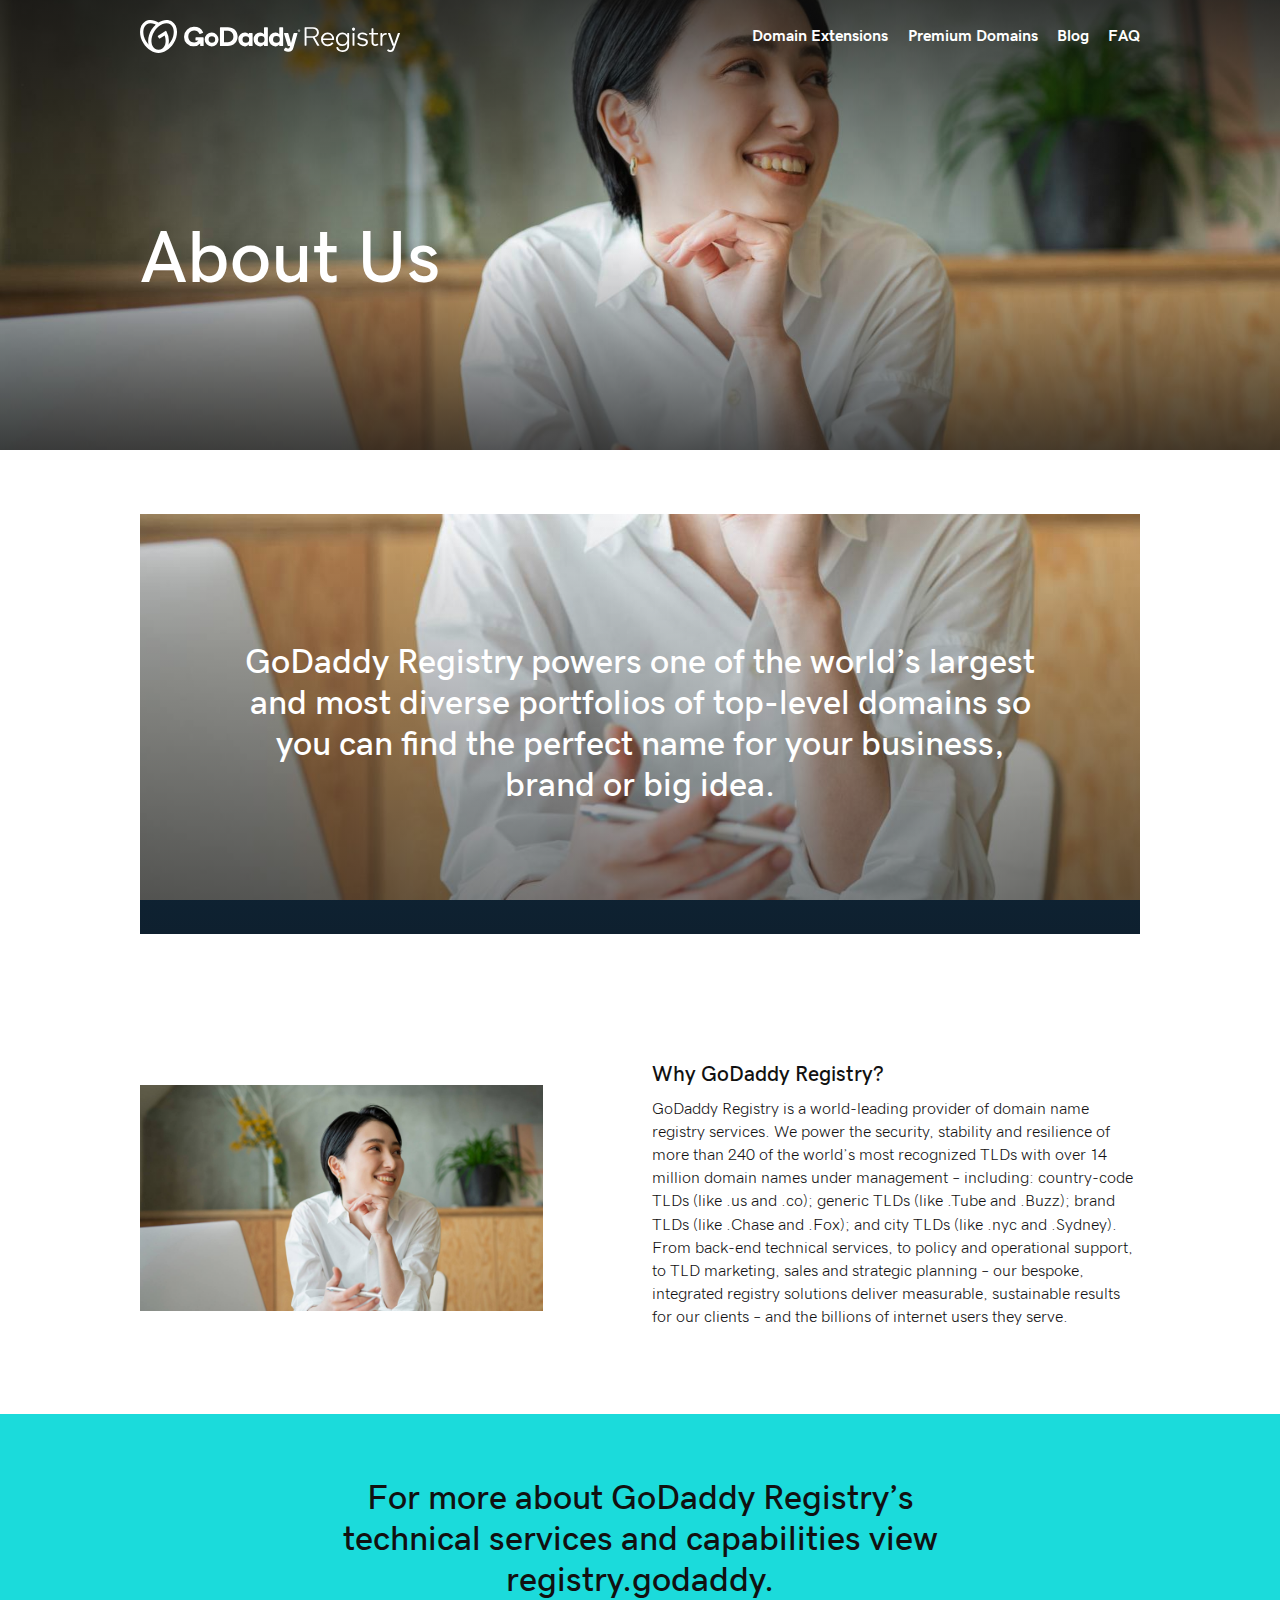
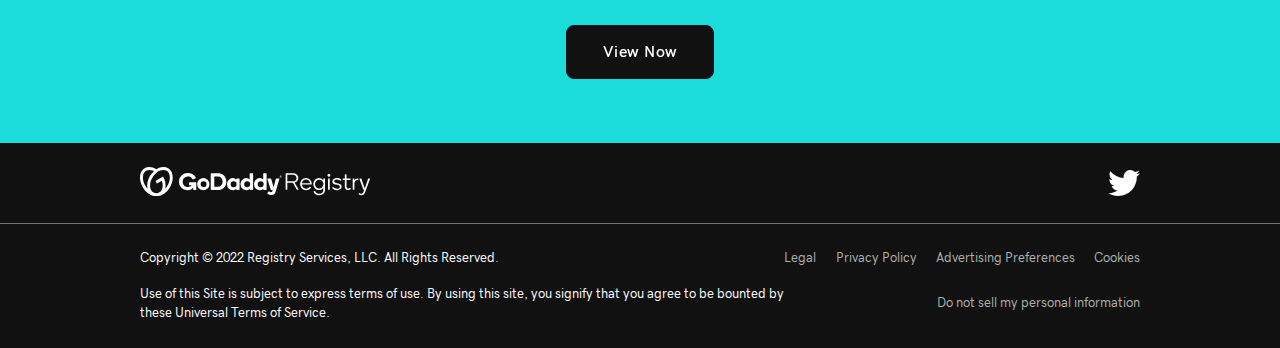
==== commit 65ff5d8a: "about us page text update" ====
--- a/about-us.html
+++ b/about-us.html
@@ -93,10 +93,7 @@
                 <div class="row">
                     <div class="col-lg-8">
                         <div class="hero-text page-title-text text-white pb-md-4">
-                            <div class="hero-text-details">
-                                <p>About Us</p>
-                            </div>
-                            <h1 class="text-white mb-0 mb-md-5 pb-0">Tellus interdum velit quisque urna.</h1>
+                            <h1 class="text-white mb-0 mb-md-5 pb-0">About Us</h1>
                         </div>
                     </div>
                 </div>
--- a/css/style.css
+++ b/css/style.css
@@ -400,7 +400,7 @@
 .tld-unsupported h3 figure { margin: 0; }
 .tld-unsupported h3 figure { margin: 0.3rem 0 0 0.2rem; width: 1.5rem; height: 1.5rem; }
 .tld-unsupported h3 figure svg { vertical-align: top; }
-.tld-unsupported h3 strong { word-break: break-all; display: inline-block; }
+.tld-unsupported h3 strong { word-break: break-all; display: inline-block; margin-right: 0.6rem; }
 
 .who-info-box address { margin: 0; }
 .modal-header { position: relative; }
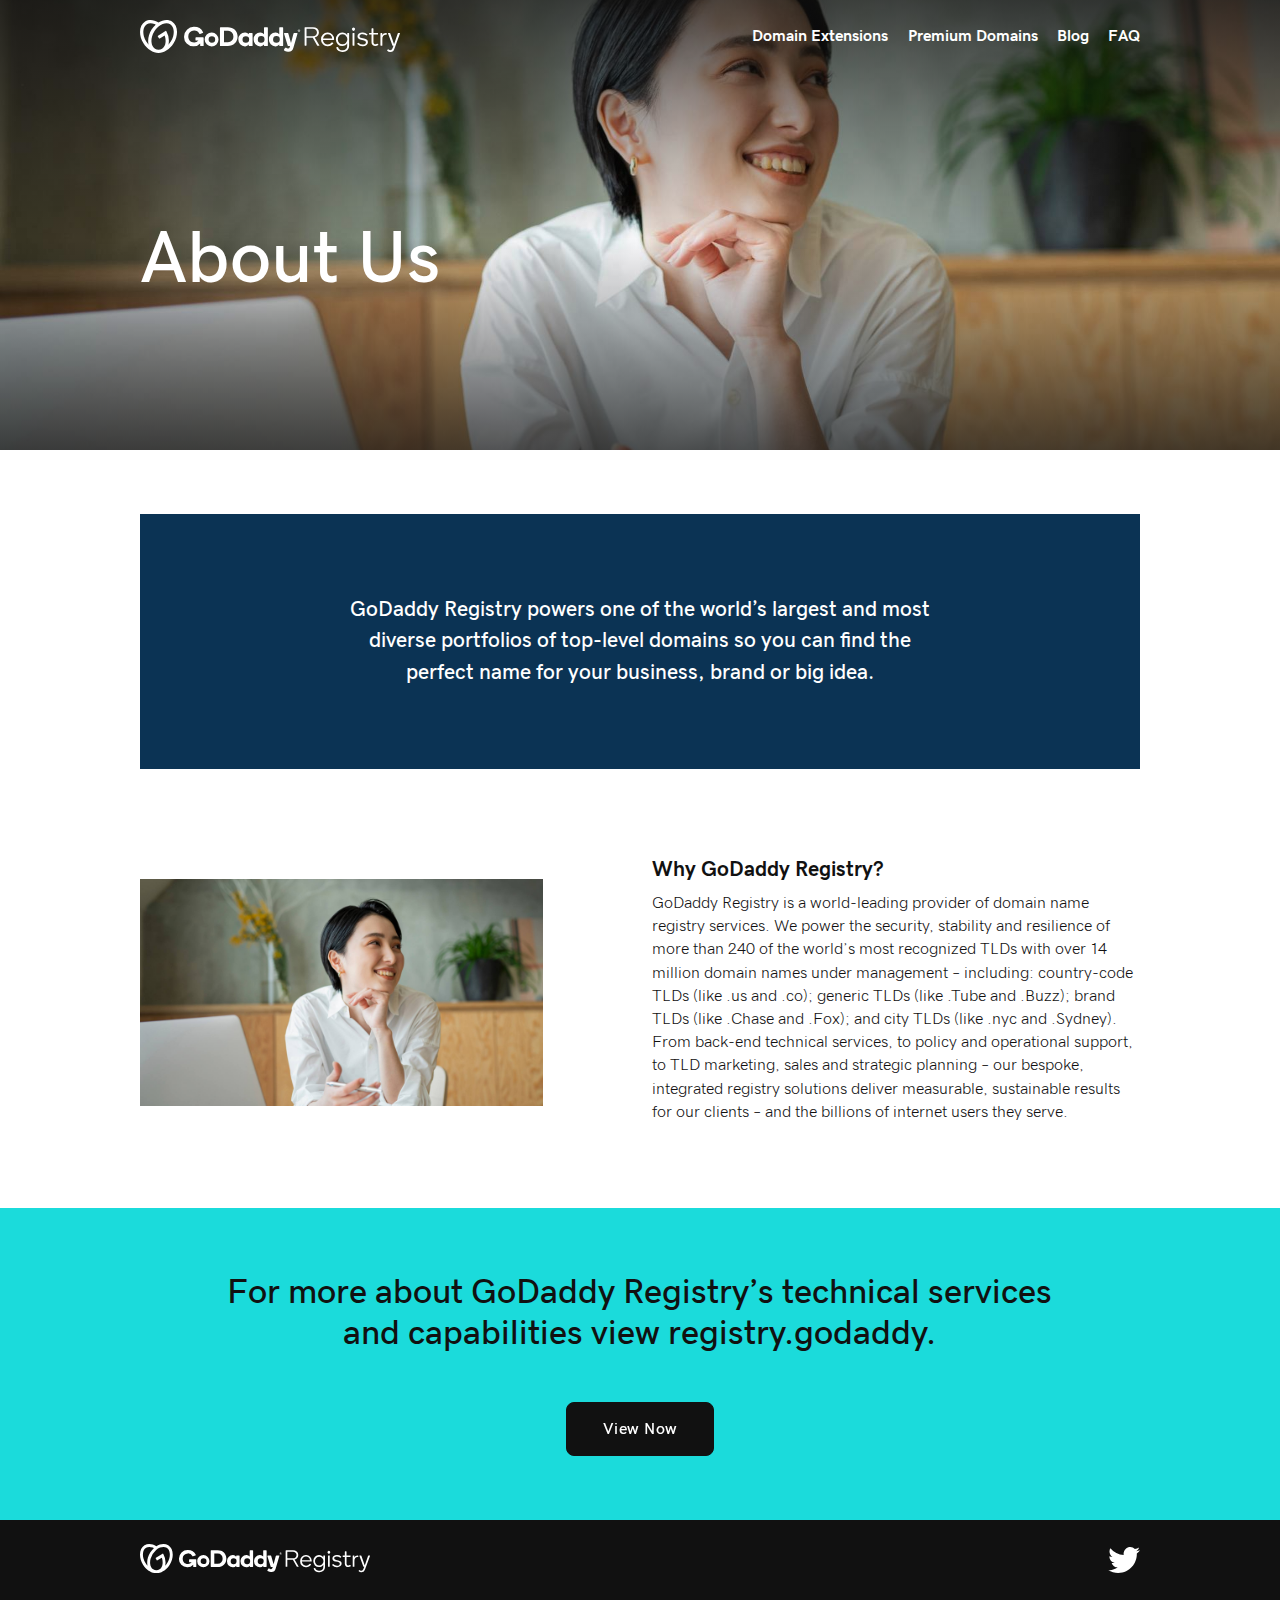
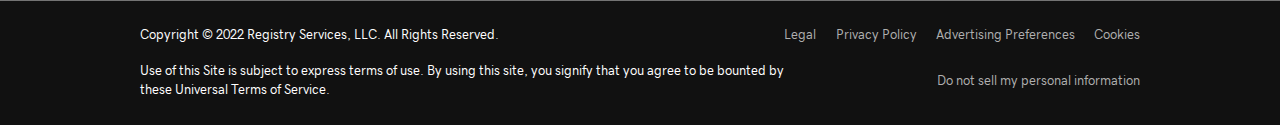
==== commit 0d25f149: "partner page and othe rpage structure and css update" ====
--- a/about-us.html
+++ b/about-us.html
@@ -102,14 +102,12 @@
     </div>
 
 
-    <div class="section-row">
+    <div class="section-row pb-0 pb-md-4">
         <div class="container">
             <div class="about-info-box">
-                <div class="banner-img d-none d-md-block" style="background-image: url(images/img-main_marquee-dot_co-desktop.jpg);"></div>
-                <div class="banner-img d-block d-md-none" style="background-image: url(images/img-main_marquee-dot_co-mobile.jpg);"></div>
                 <div class="row justify-content-center text-center">
-                    <div class="col-md-10 col-xl-11">
-                        <h3 class="text-white mb-0">GoDaddy Registry powers one of the world’s largest and most diverse portfolios of top-level domains so you can find the perfect name for your business, brand or big idea.</h3>
+                    <div class="col-md-10 col-xl-8">
+                        <h4 class="text-white mb-0">GoDaddy Registry powers one of the world’s largest and most diverse portfolios of top-level domains so you can find the perfect name for your business, brand or big idea.</h4>
                     </div>
                 </div>
             </div>
@@ -125,7 +123,7 @@
                     </figure>
                 </div>
                 <div class="col-md-6">
-                    <h4>Why GoDaddy Registry?</h4>  
+                    <h4><strong>Why GoDaddy Registry?</strong></h4>  
                     <p>GoDaddy Registry is a world-leading provider of domain name registry services. We power the security, stability and resilience of more than 240 of the world’s most recognized TLDs with over 14 million domain names under management – including: country-code TLDs (like .us and .co); generic TLDs (like .Tube and .Buzz); brand TLDs (like .Chase and .Fox); and city TLDs (like .nyc and .Sydney).  From back-end technical services, to policy and operational support, to TLD marketing, sales and strategic planning – our bespoke, integrated registry solutions deliver measurable, sustainable results for our clients – and the billions of internet users they serve.</p>
                 </div>
             </div>
@@ -135,8 +133,8 @@
     <div class="section-row bg-theme">
         <div class="container">
             <div class="row justify-content-center">
-                <div class="col-md-8 text-center">
-                    <h3 class="mb-4">For more about GoDaddy Registry’s technical services and capabilities view registry.godaddy.</h3>
+                <div class="col-xxl-10 col-md-10 text-center">
+                    <h3 class="mb-4 mb-md-5">For more about GoDaddy Registry’s technical services and capabilities view registry.godaddy.</h3>
                     <div>
                         <a href="#" class="btn btn-primary"><span>View Now<svg width="20" height="13" viewBox="0 0 20 13" fill="none" xmlns="http://www.w3.org/2000/svg"><path fill-rule="evenodd" clip-rule="evenodd" d="M14.0853 0.5L13 1.60097L17.0407 5.7H0V7.3H17.0407L13 11.399L14.0853 12.5L20 6.5L14.0853 0.5Z"></path></svg></span></a>
                     </div>
--- a/css/style.css
+++ b/css/style.css
@@ -63,7 +63,7 @@
 @media screen and (-ms-high-contrast:active), (-ms-high-contrast:none) {
 	a:active { background-color:transparent; }
 }
-b, strong { font-weight: bold; font-family: 'GDSherpa-Semibold', 'Lato', sans-serif;  }
+b, strong { font-weight: normal; font-family: 'GDSherpa-Bold', 'Lato', sans-serif;  }
 small, .small { font-size: 85%; }
 sub, sup { font-size:80% }
 p { margin:0 0 20px 0; }
@@ -425,7 +425,7 @@
 
 /* FAQ page CSS
 ==================================================================*/
-.page-title-banner { background-color: #767676; padding: 7rem 0 3rem; position: relative; z-index: 1; }
+.page-title-banner { background-color: #767676; padding: 7rem 0 3rem; position: relative; z-index: 1; font-family: "GDSherpa-Medium"; }
 .page-title-banner:after { content: ""; position: absolute; top: 0; left: 0; right: 0; bottom: 0; margin: auto; z-index: -1;
  background:-moz-linear-gradient(0deg, rgba(17, 17, 17, 0.7) 0%, rgba(17, 17, 17, 0) 47%, rgba(17, 17, 17, 0.7) 100%); 
  background:-webkit-linear-gradient(0deg, rgba(17, 17, 17, 0.7) 0%, rgba(17, 17, 17, 0) 47%, rgba(17, 17, 17, 0.7) 100%);
@@ -437,30 +437,35 @@
 .page-title-text { margin: 7rem 0 2rem; }
 .page-title-text h1 { font-size: 5rem; }
 .section-title h3 strong { font-family: "GDSherpa-Bold"; font-weight: normal; }
-.faq-accordion .accordion-button { padding: 1.5rem 0; font-size: 1.5rem; outline: none; background: #fff; box-shadow: none; color: #111; font-family: "GDSherpa-Bold"; font-weight: normal; }
-.faq-accordion .accordion-button::after { background-color: #fff; border-right: 2px solid #111; border-bottom: 2px solid #111; background: #fff; width: 0.8rem; height: 0.8rem; transform: rotate(45deg); transform-origin: center center; margin-top: 0; opacity: 0.7; } 
-.faq-accordion .accordion-button:not(.collapsed):after { transform: rotate(-135deg); margin-top: 0.6rem; }
+.faq-accordion .accordion-button { padding: 1.5rem 2rem 1.5rem 0; font-size: 1.5rem; outline: none; background: #fff; box-shadow: none; color: #111; font-family: "GDSherpa-Bold"; font-weight: normal; }
+.faq-accordion .accordion-button::after { background-color: #fff; border-right: 2px solid #111; border-bottom: 2px solid #111; background: #fff; width: 0.8rem; height: 0.8rem; transform: rotate(45deg); transform-origin: center center; margin-top: 0; opacity: 0.7; position: absolute; right: 0.7rem; bottom: 0; top: 0; margin: auto; } 
+.faq-accordion .accordion-button:not(.collapsed):after { transform: rotate(-135deg); top: 0.6rem; }
 .faq-accordion .accordion-body { padding: 0 0 1.25rem; }
 .faq-accordion .accordion-item { border-radius: 0; border-left: 0; border-right: 0; border-color: #D6D6D6; }
 .faq-accordion .accordion-item:last-of-type { border-bottom: 0; }
-.about-info-box { padding: 8rem 3rem; background-color: #0B3354; color: #fff; background-repeat: no-repeat; background-size: cover; background-attachment: fixed; position: relative; z-index: 1; position: relative; }
+.about-info-box { padding: 10rem 3rem; background-color: #0B3354; color: #fff; background-repeat: no-repeat; background-size: cover; background-attachment: fixed; position: relative; z-index: 1; }
+.about-info-box h4 { line-height: 1.5; }
 .about-info-box .banner-img { opacity: 1; visibility: visible; background-attachment: fixed; }
-.about-info-box:after { content: ""; position: absolute; top: 0; left: 0; right: 0; bottom: 0; margin: auto; z-index: -1;
+/*.about-info-box:after { content: ""; position: absolute; top: 0; left: 0; right: 0; bottom: 0; margin: auto; z-index: -1;
    background:-moz-linear-gradient(0deg, rgba(17, 17, 17, 0.56) 0%, rgba(17, 17, 17, 0) 100%); 
    background:-webkit-linear-gradient(0deg, rgba(17, 17, 17, 0.56) 0%, rgba(17, 17, 17, 0) 100%);
    background:-o-linear-gradient(0deg, rgba(17, 17, 17, 0.56) 0%, rgba(17, 17, 17, 0) 100%);
    filter: progid:DXImageTransform.Microsoft.gradient( startColorstr='#111111', endColorstr='#111111', GradientType=1 );
    background:-ms-linear-gradient(0deg, rgba(17, 17, 17, 0.56) 0%, rgba(17, 17, 17, 0) 100%);
    background:linear-gradient(0deg, rgba(17, 17, 17, 0.56) 0%, rgba(17, 17, 17, 0) 100%); }
-
+*/
 .tooltip-inner { background-color: #111; }
 .bs-tooltip-auto[data-popper-placement^="top"] .tooltip-arrow::before, .bs-tooltip-top .tooltip-arrow::before { border-top-color: #111; }
 .tooltip.show { opacity: 1; }
 .tooltip-inner { max-width: 300px; padding: 0.75rem 0.8rem; font-size: 0.95rem; }
-
-
-.contact-from-box { max-width: 550px; width: 100%; margin: 0 auto; border: 1px solid #d6d6d6; padding: 2.5rem; }
+.section-title h4 strong { font-weight: normal; font-family: 'GDSherpa-Bold', 'Lato', sans-serif; }
+
+
+/* Contact page CSS
+==================================================================*/
+.contact-from-box { max-width: 550px; width: 100%; margin: 0 auto; border: 1px solid #d6d6d6; padding: 2.5rem; font-family: "GDSherpa-Medium"; }
 .contact-from-title { margin-bottom: 2rem; }
+.contact-from-title h4 { font-family: "GDSherpa-Bold"; font-weight: normal; }
 .contact-from .form-group label { color: #111; font-family: 'GDSherpa-Semibold', 'Lato', sans-serif; margin: 0 0 0.5rem 0; }
 .contact-from .form-control { border-color: #d6d6d6; color: #111; font-size: 1rem; }
 .form-control.form-select { padding-top: 0; padding-bottom: 0; }
@@ -469,8 +474,16 @@
 
 .contact-map { max-width: 600px; width: 100%; background-color: #d6d6d6; border: 1px solid #d6d6d6; position: relative; padding-top: 60%; }
 .contact-map iframe { width: 100%; height: 100%; position: absolute; left: 0; top: 0; }
-.contact-address-box { margin-top: 1rem; font-family: "GDSherpa-Medium"; line-height: 1.7; }
+.contact-address-box { margin-top: 2rem; font-family: "GDSherpa-Medium"; line-height: 1.7; }
 .contact-address-box address { margin: 0 0 0 0; }
 .contact-address-box p:last-child { margin: 0; } 
 .contact-address-box p a { color: inherit; }
-.contact-address-box h4 { font-size: 1.5rem; font-family: "GDSherpa-Bold"; font-weight: normal; }+.contact-address-box h4 { font-size: 1.5rem; font-family: "GDSherpa-Bold"; font-weight: normal; }
+
+
+/* Partners page CSS
+==================================================================*/
+.our-partners-logo-list .purchase-domain-logo { max-width: 270px; margin: 2rem auto; width: 100%; }
+.our-partners-logo-list .purchase-domain-logo figure img { transition: 0.35s all; }
+.our-partners-logo-list .purchase-domain-logo figure:hover img { -webkit-filter: grayscale(0); filter: grayscale(0); }
+ --- a/css/responsive.css
+++ b/css/responsive.css
@@ -55,6 +55,12 @@
 	.tld-unsupported h3 { font-size: 2rem; }
 
 	.page-title-text h1 { font-size: 4.6rem; }
+	.about-info-box { padding: 5rem 3rem; }
+	.about-info-box h3 { font-size: 1.9rem; }
+	.section-title h4 { font-size: 1.6rem; }
+	.faq-accordion .accordion-button { font-size: 1.4rem; }
+	.contact-from-box { max-width: 460px; }
+	.contact-map-box { max-width: 480px; width: 100%; }
 }
 
 /*==========================================================================================================*/
@@ -249,7 +255,7 @@
 	.who-using-tld-box { margin-bottom: 1rem; }
 	.tld-site-link .font-xl { font-size: 1.5rem; }
 
-	.faq-accordion .accordion-button { font-size: 1.1rem; padding: 1.2rem 0; }
+	.faq-accordion .accordion-button { font-size: 1.1rem; padding: 1.2rem 2rem 1.2rem 0; }
 	.faq-accordion .accordion-button::after { width: 0.6rem; height: 0.6rem; }
 	.page-title-banner { padding: 3.5rem 0; }
 	.page-title-text { margin: 6rem 0 1rem 0; }
@@ -261,7 +267,11 @@
 	.contact-address-box h4 { font-size: 1.3rem; margin-bottom: 0.3rem; }
 	.contact-from-title { margin-bottom: 1rem; }
 	.contact-from-title h4 { font-size: 1.2rem; }
-	
+
+	.about-info-box h3 { font-size: 1.5rem; }
+	.section-title h4 { font-size: 1.4rem; }
+	
+	.our-partners-logo-list .purchase-domain-logo { margin: 1rem auto; }
 
 }
 /*==========================================================================================================*/
@@ -305,6 +315,8 @@
 	.modal-content.modal-rounded { border-radius: 0.5rem; }
 	.about-info-box h3 { font-size: 1.3rem; }
 	.about-info-box { padding: 3rem 1rem; }
+
+	.our-partners-logo-list .purchase-domain-logo { max-width: 190px; }
 	
 }
 
